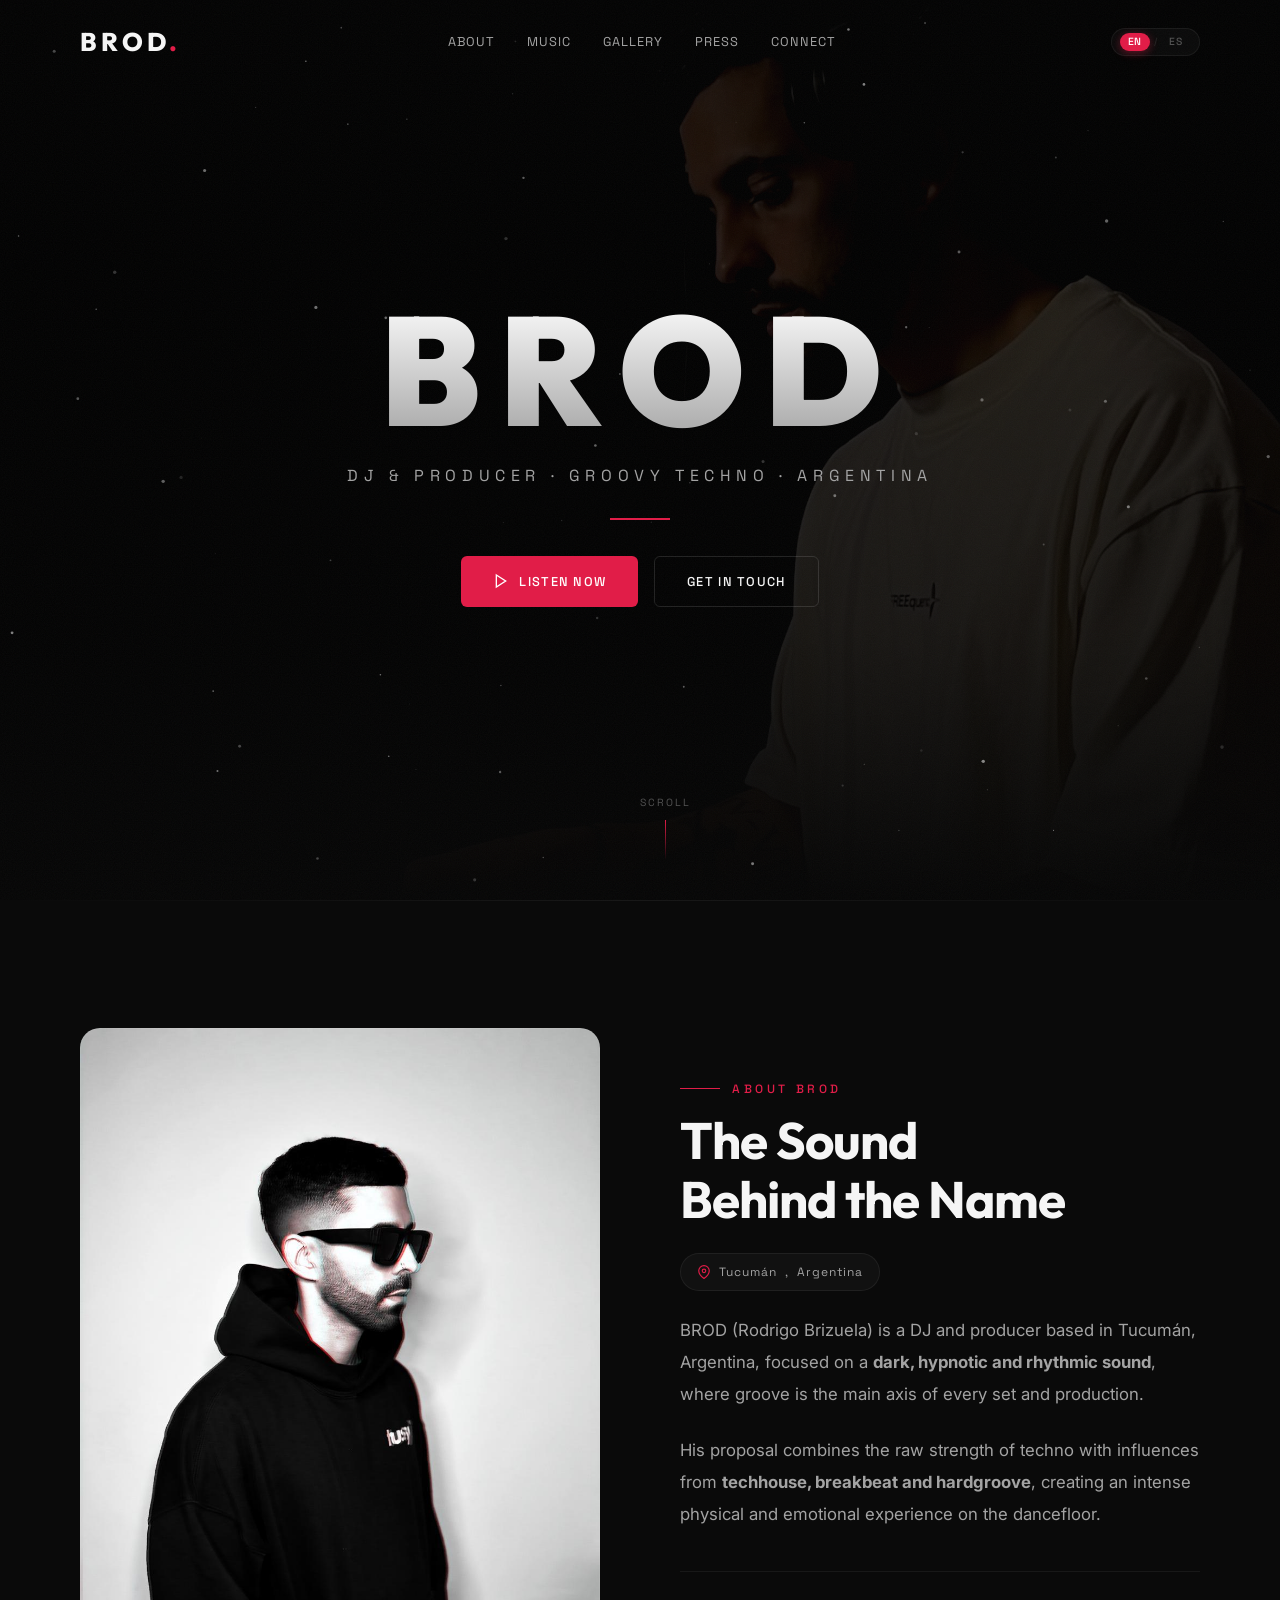
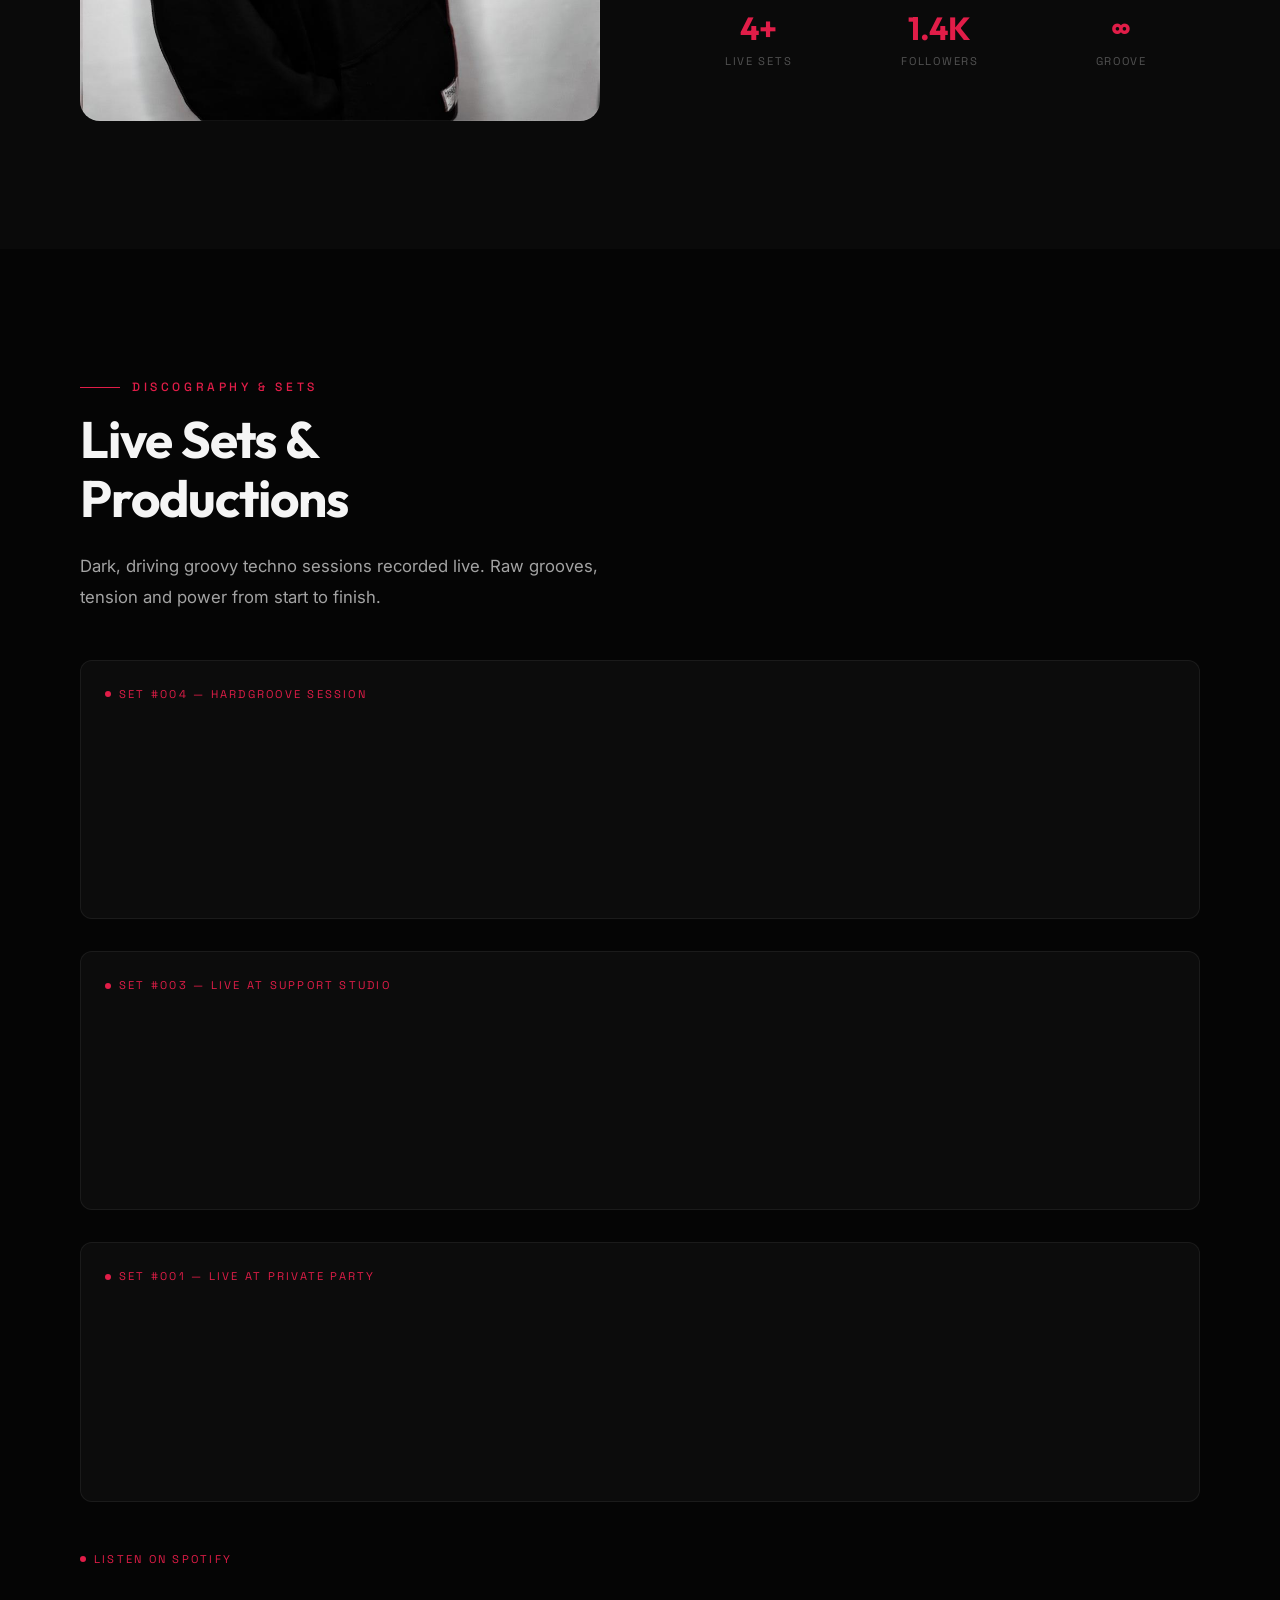
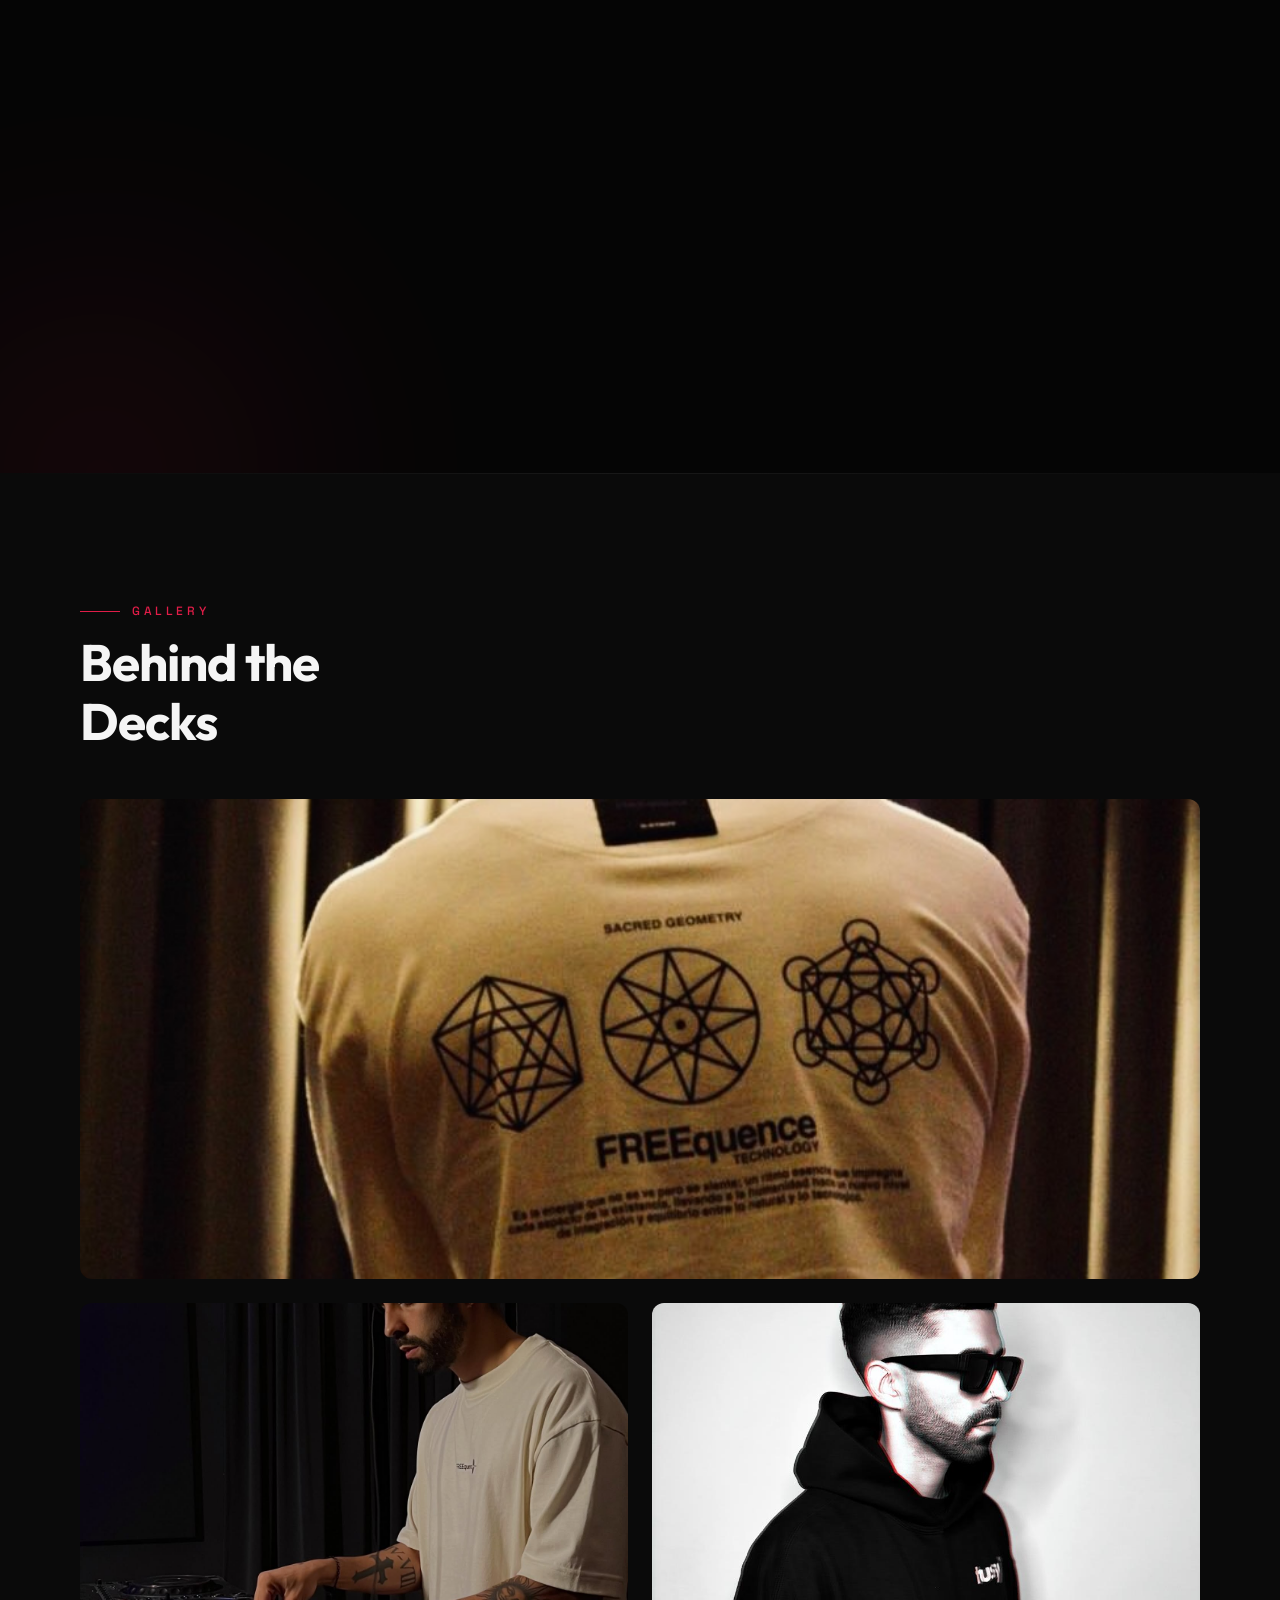
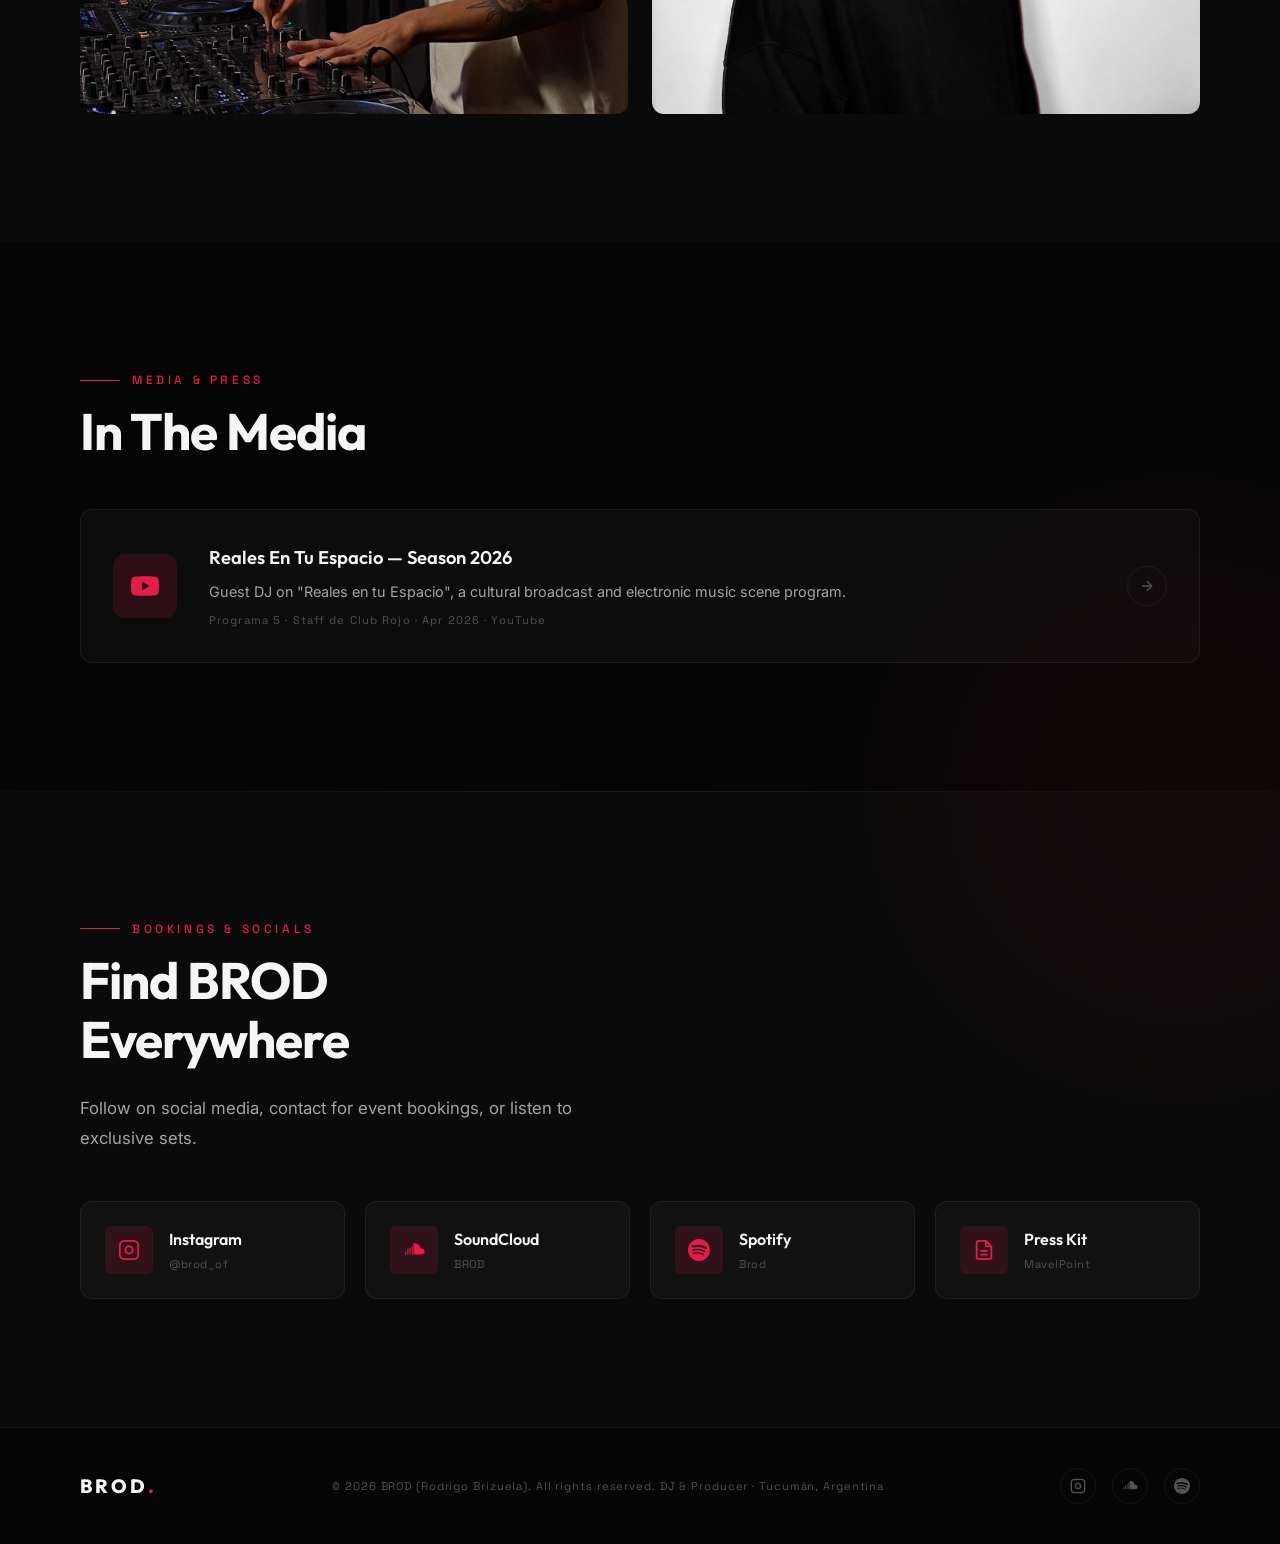
==== index.html @ 3b9a61fa "Primer deploy - landing completa" ====
<!DOCTYPE html>
<html lang="en" prefix="og: https://ogp.me/ns# music: https://ogp.me/ns/music#">
<head>
  <meta charset="UTF-8">
  <meta name="viewport" content="width=device-width, initial-scale=1.0">
  
  <!-- Primary SEO Meta Tags -->
  <title>BROD — DJ & Productor Techno | Groovy Techno & Hardgroove (Argentina)</title>
  <meta name="title" content="BROD — DJ & Productor Techno | Groovy Techno & Hardgroove (Argentina)">
  <meta name="description" content="BROD (Rodrigo Brizuela) es DJ y productor de Groovy Techno, Dark Techno y Hardgroove de Tucumán, Argentina. Escuchá sus sets en vivo y contrataciones.">
  <meta name="keywords" content="BROD, Rodrigo Brizuela, DJ Techno Argentina, Productor Techno Tucuman, Groovy Techno, Dark Techno, Hardgroove, Tech House, Breakbeat, Musica Electronica Argentina, DJ Booking Techno, Sets SoundCloud Techno">
  <meta name="author" content="BROD (Rodrigo Brizuela)">
  <meta name="robots" content="index, follow, max-image-preview:large, max-snippet:-1, max-video-preview:-1">
  <link rel="canonical" href="https://brodtechno.com/">

  <!-- Hreflang Language Alternatives -->
  <link rel="alternate" hreflang="es" href="https://brodtechno.com/?lang=es">
  <link rel="alternate" hreflang="en" href="https://brodtechno.com/?lang=en">
  <link rel="alternate" hreflang="x-default" href="https://brodtechno.com/">

  <!-- Regional & Geo-Targeting SEO Tags -->
  <meta name="geo.region" content="AR-T">
  <meta name="geo.placename" content="Tucumán, Argentina">
  <meta name="geo.position" content="-26.82414;-65.2226">
  <meta name="ICBM" content="-26.82414, -65.2226">

  <!-- Open Graph / Facebook / WhatsApp Meta Tags -->
  <meta property="og:type" content="music.playlist">
  <meta property="og:url" content="https://brodtechno.com/">
  <meta property="og:title" content="BROD — DJ & Productor Techno | Groovy Techno & Hardgroove">
  <meta property="og:description" content="Pista, ritmo e hipnosis. Propuesta de Groovy Techno, Hardgroove y Dark Techno por BROD (Rodrigo Brizuela) desde Tucumán, Argentina.">
  <meta property="og:image" content="https://brodtechno.com/assets/img/principalBrod.jpg">
  <meta property="og:image:width" content="1200">
  <meta property="og:image:height" content="630">
  <meta property="og:image:alt" content="BROD DJ y Productor de Techno en la consola de mezclas">
  <meta property="og:site_name" content="BROD Techno">
  <meta property="og:locale" content="en_US">
  <meta property="og:locale:alternate" content="es_AR">

  <!-- Twitter Card Meta Tags -->
  <meta name="twitter:card" content="summary_large_image">
  <meta name="twitter:url" content="https://brodtechno.com/">
  <meta name="twitter:title" content="BROD — DJ & Productor Techno | Groovy Techno">
  <meta name="twitter:description" content="Groovy Techno, Dark Techno & Hardgroove DJ & Producer based in Tucumán, Argentina.">
  <meta name="twitter:image" content="https://brodtechno.com/assets/img/principalBrod.jpg">

  <!-- Favicon -->
  <link rel="icon" type="image/png" href="https://i1.sndcdn.com/avatars-635tksjBOY1SbrJG-M4TQkQ-t500x500.jpg">
  <link rel="apple-touch-icon" href="https://i1.sndcdn.com/avatars-635tksjBOY1SbrJG-M4TQkQ-t500x500.jpg">

  <!-- Styles -->
  <link rel="stylesheet" href="styles.css">

  <!-- Preload hero image -->
  <link rel="preload" as="image" href="assets/img/principalBrod.jpg">

  <!-- Schema.org JSON-LD Structured Data for MusicGroup / Artist & Breadcrumbs -->
  <script type="application/ld+json">
  {
    "@context": "https://schema.org",
    "@graph": [
      {
        "@type": "MusicGroup",
        "@id": "https://brodtechno.com/#artist",
        "name": "BROD",
        "alternateName": ["Rodrigo Brizuela", "BROD DJ", "Brod Techno"],
        "url": "https://brodtechno.com/",
        "image": "https://brodtechno.com/assets/img/principalBrod.jpg",
        "description": "BROD (Rodrigo Brizuela) es un DJ y productor argentino especializado en groovy techno, dark techno y hardgroove.",
        "genre": [
          "Groovy Techno",
          "Techno",
          "Hardgroove",
          "Dark Techno",
          "Tech House",
          "Breakbeat",
          "Electronic Music"
        ],
        "location": {
          "@type": "Place",
          "name": "Tucumán, Argentina",
          "address": {
            "@type": "PostalAddress",
            "addressLocality": "Tucumán",
            "addressRegion": "Tucumán",
            "addressCountry": "AR"
          }
        },
        "sameAs": [
          "https://www.instagram.com/brod_of/",
          "https://soundcloud.com/rodrigo-brizuela-6",
          "https://open.spotify.com/artist/4jct8KLP8pIQFrwE9i8wNb",
          "https://www.mavelpoint.com/artist/rodrigo-brizuela",
          "https://youtu.be/0zn3oZcMbj8"
        ],
        "track": [
          {
            "@type": "MusicRecording",
            "name": "Hardgroove Session | #004",
            "url": "https://soundcloud.com/rodrigo-brizuela-6/set-004",
            "byArtist": {
              "@type": "MusicGroup",
              "name": "BROD"
            }
          },
          {
            "@type": "MusicRecording",
            "name": "Techno Set #003 | Live at Support Studio",
            "url": "https://soundcloud.com/rodrigo-brizuela-6/brod_003",
            "byArtist": {
              "@type": "MusicGroup",
              "name": "BROD"
            }
          },
          {
            "@type": "MusicRecording",
            "name": "BROD - #001 | Live at Private Party",
            "url": "https://soundcloud.com/rodrigo-brizuela-6/live-mix_17-06-2023",
            "byArtist": {
              "@type": "MusicGroup",
              "name": "BROD"
            }
          }
        ]
      },
      {
        "@type": "BreadcrumbList",
        "@id": "https://brodtechno.com/#breadcrumb",
        "itemListElement": [
          {
            "@type": "ListItem",
            "position": 1,
            "name": "Home",
            "item": "https://brodtechno.com/"
          },
          {
            "@type": "ListItem",
            "position": 2,
            "name": "About BROD",
            "item": "https://brodtechno.com/#about"
          },
          {
            "@type": "ListItem",
            "position": 3,
            "name": "Music & Sets",
            "item": "https://brodtechno.com/#music"
          },
          {
            "@type": "ListItem",
            "position": 4,
            "name": "Press & Media",
            "item": "https://brodtechno.com/#press"
          },
          {
            "@type": "ListItem",
            "position": 5,
            "name": "Connect & Socials",
            "item": "https://brodtechno.com/#connect"
          }
        ]
      }
    ]
  }
  </script>
</head>
<body itemscope itemtype="https://schema.org/MusicGroup">

  <!-- Hidden Microdata / SEO Semantic Context for search engine bots -->
  <meta itemprop="name" content="BROD">
  <meta itemprop="alternateName" content="Rodrigo Brizuela">
  <meta itemprop="genre" content="Groovy Techno">

  <!-- ============ NAVIGATION ============ -->
  <nav class="nav" id="navbar" role="navigation" aria-label="Main Navigation">
    <div class="nav__inner">
      <a href="#hero" class="nav__logo" id="nav-logo" title="BROD - Home">BROD</a>
      <div class="nav__links" id="nav-links">
        <a href="#about" class="nav__link" data-i18n="nav.about">About</a>
        <a href="#music" class="nav__link" data-i18n="nav.music">Music</a>
        <a href="#gallery" class="nav__link" data-i18n="nav.gallery">Gallery</a>
        <a href="#press" class="nav__link" data-i18n="nav.press">Press</a>
        <a href="#connect" class="nav__link" data-i18n="nav.connect">Connect</a>
      </div>
      <!-- Language Selector -->
      <div class="lang-switch" id="lang-switch" aria-label="Language selector / Seleccionar idioma">
        <button class="lang-switch__btn active" data-lang="en" id="lang-en" title="English">EN</button>
        <span class="lang-switch__divider">/</span>
        <button class="lang-switch__btn" data-lang="es" id="lang-es" title="Español">ES</button>
      </div>
      <button class="nav__toggle" id="nav-toggle" aria-label="Toggle navigation menu">
        <span></span>
        <span></span>
        <span></span>
      </button>
    </div>
  </nav>

  <!-- ============ HERO SECTION ============ -->
  <section class="hero" id="hero" aria-label="BROD Hero">
    <div class="hero__bg">
      <img src="assets/img/principalBrod.jpg" alt="BROD (Rodrigo Brizuela) DJ y Productor de Groovy Techno tocando en vivo en la consola de mezclas" loading="eager" width="1200" height="1600">
    </div>
    <div class="hero__overlay"></div>
    <div class="hero__noise"></div>
    <canvas id="hero-canvas"></canvas>

    <div class="hero__content">
      <h1 class="hero__name"><span>BROD</span></h1>
      <p class="hero__tagline" data-i18n="hero.tagline">DJ & Producer · Groovy Techno</p>
      <div class="hero__accent-line"></div>
      <div class="hero__cta">
        <a href="#music" class="btn btn--primary" id="hero-listen-btn" title="Escuchar sets de Techno de BROD">
          <svg viewBox="0 0 24 24" fill="none" stroke="currentColor" stroke-width="2" aria-hidden="true"><polygon points="5 3 19 12 5 21 5 3"></polygon></svg>
          <span data-i18n="hero.listen">Listen Now</span>
        </a>
        <a href="#connect" class="btn btn--ghost" id="hero-contact-btn" title="Contactar a BROD para fechas o bookings">
          <span data-i18n="hero.contact">Get in Touch</span>
        </a>
      </div>
    </div>

    <div class="hero__scroll-indicator">
      <span data-i18n="hero.scroll">Scroll</span>
      <div class="scroll-line"></div>
    </div>
  </section>

  <!-- ============ ABOUT SECTION ============ -->
  <section class="section about" id="about" aria-labelledby="about-heading">
    <div class="container">
      <div class="about__grid">
        <div class="about__image-wrapper reveal">
          <img src="assets/img/blackwhiteBrod.jpeg" alt="BROD (Rodrigo Brizuela) - Retrato estilo dark blanco y negro DJ Techno Tucumán Argentina" loading="lazy" width="900" height="1200">
          <div class="about__image-accent"></div>
        </div>

        <div class="about__text">
          <div class="section__label reveal" data-i18n="about.label">About</div>
          <h2 class="section__title reveal reveal-delay-1" id="about-heading" data-i18n-html="about.title">The Sound<br>Behind the Name</h2>

          <div class="about__location reveal reveal-delay-2" itemprop="address" itemscope itemtype="https://schema.org/PostalAddress">
            <svg viewBox="0 0 24 24" fill="none" stroke="currentColor" stroke-width="2" aria-hidden="true"><path d="M21 10c0 7-9 13-9 13s-9-6-9-13a9 9 0 0118 0z"></path><circle cx="12" cy="10" r="3"></circle></svg>
            <span itemprop="addressLocality">Tucumán</span>, <span itemprop="addressCountry">Argentina</span>
          </div>

          <p class="reveal reveal-delay-2" data-i18n-html="about.bio1">
            BROD is a DJ and producer focused on a <strong>dark, hypnotic and rhythmic sound</strong>, where groove is the main axis of every set and production.
          </p>
          <p class="reveal reveal-delay-3" data-i18n-html="about.bio2">
            His proposal combines the strength of techno with influences from <strong>techhouse, breakbeat and hardgroove</strong>, seeking to generate a physical and emotional experience on the floor.
          </p>

          <div class="about__stats reveal reveal-delay-4">
            <div class="about__stat">
              <div class="about__stat-value">4+</div>
              <div class="about__stat-label" data-i18n="about.statSets">Live Sets</div>
            </div>
            <div class="about__stat">
              <div class="about__stat-value">1.4K</div>
              <div class="about__stat-label" data-i18n="about.statFollowers">Followers</div>
            </div>
            <div class="about__stat">
              <div class="about__stat-value">∞</div>
              <div class="about__stat-label">Groove</div>
            </div>
          </div>
        </div>
      </div>
    </div>
  </section>

  <!-- ============ MUSIC SECTION ============ -->
  <section class="section music" id="music" aria-labelledby="music-heading">
    <div class="container">
      <div class="section__label reveal" data-i18n="music.label">Listen</div>
      <h2 class="section__title reveal reveal-delay-1" id="music-heading" data-i18n-html="music.title">Live Sets &<br>Productions</h2>
      <p class="section__subtitle reveal reveal-delay-2" data-i18n="music.subtitle">
        Dark, driving techno sessions recorded live. Raw grooves, tension and power from start to finish.
      </p>

      <div class="music__grid">

        <!-- Set #004 — Hardgroove Session -->
        <article class="music__player-card reveal reveal-delay-1" id="player-set-004" itemscope itemtype="https://schema.org/MusicRecording">
          <div class="music__player-label">
            <span class="pulse"></span>
            <span itemprop="name">Set #004 — Hardgroove Session</span>
          </div>
          <iframe
            width="100%"
            height="166"
            scrolling="no"
            frameborder="no"
            allow="autoplay"
            src="https://w.soundcloud.com/player/?url=https%3A//soundcloud.com/rodrigo-brizuela-6/set-004&color=%23e11d48&auto_play=false&hide_related=true&show_comments=false&show_user=true&show_reposts=false&show_teaser=true"
            title="BROD - Hardgroove Session #004 (SoundCloud Track)"
            loading="lazy"
          ></iframe>
        </article>

        <!-- Set #003 — Live at Support Studio -->
        <article class="music__player-card reveal reveal-delay-2" id="player-set-003" itemscope itemtype="https://schema.org/MusicRecording">
          <div class="music__player-label">
            <span class="pulse"></span>
            <span itemprop="name">Set #003 — Live at Support Studio</span>
          </div>
          <iframe
            width="100%"
            height="166"
            scrolling="no"
            frameborder="no"
            allow="autoplay"
            src="https://w.soundcloud.com/player/?url=https%3A//soundcloud.com/rodrigo-brizuela-6/brod_003&color=%23e11d48&auto_play=false&hide_related=true&show_comments=false&show_user=true&show_reposts=false&show_teaser=true"
            title="BROD - Techno Set #003 Live at Support Studio (SoundCloud Track)"
            loading="lazy"
          ></iframe>
        </article>

        <!-- Set #001 — Live at Private Party -->
        <article class="music__player-card reveal reveal-delay-3" id="player-set-001" itemscope itemtype="https://schema.org/MusicRecording">
          <div class="music__player-label">
            <span class="pulse"></span>
            <span itemprop="name">Set #001 — Live at Private Party</span>
          </div>
          <iframe
            width="100%"
            height="166"
            scrolling="no"
            frameborder="no"
            allow="autoplay"
            src="https://w.soundcloud.com/player/?url=https%3A//soundcloud.com/rodrigo-brizuela-6/live-mix_17-06-2023&color=%23e11d48&auto_play=false&hide_related=true&show_comments=false&show_user=true&show_reposts=false&show_teaser=true"
            title="BROD - #001 Live at Private Party (SoundCloud Track)"
            loading="lazy"
          ></iframe>
        </article>

      </div>

      <!-- Spotify Embed -->
      <div class="music__spotify reveal" id="spotify-embed">
        <div class="music__player-label" style="margin-top: 48px; margin-bottom: 16px;">
          <span class="pulse"></span>
          <span data-i18n="music.spotify">Also on Spotify</span>
        </div>
        <iframe
          style="border-radius:12px"
          src="https://open.spotify.com/embed/artist/4jct8KLP8pIQFrwE9i8wNb?utm_source=generator&theme=0"
          width="100%"
          height="352"
          frameBorder="0"
          allowfullscreen=""
          allow="autoplay; clipboard-write; encrypted-media; fullscreen; picture-in-picture"
          loading="lazy"
          title="BROD (Rodrigo Brizuela) en Spotify"
        ></iframe>
      </div>
    </div>

    <!-- Ambient glow -->
    <div class="glow-orb glow-orb--accent glow-orb--bottom-left"></div>
  </section>

  <!-- ============ GALLERY SECTION ============ -->
  <section class="section gallery" id="gallery" aria-labelledby="gallery-heading">
    <div class="container">
      <div class="section__label reveal" data-i18n="gallery.label">Gallery</div>
      <h2 class="section__title reveal reveal-delay-1" id="gallery-heading" data-i18n-html="gallery.title">Behind the<br>Decks</h2>

      <div class="gallery__grid">
        <div class="gallery__item gallery__item--featured reveal" id="gallery-item-1">
          <img src="assets/img/EspaldaBrod.jpg" alt="BROD DJ de espaldas en cabina de mezclas con remera Sacred Geometry" loading="lazy" width="1200" height="900">
          <span class="gallery__item-label" data-i18n="gallery.liveSession">Live Session</span>
        </div>
        <div class="gallery__item reveal reveal-delay-1" id="gallery-item-2">
          <img src="assets/img/principalBrod.jpg" alt="BROD mezcla de techno con auriculares en directo" loading="lazy" width="1200" height="900">
          <span class="gallery__item-label" data-i18n="gallery.inTheMix">In The Mix</span>
        </div>
        <div class="gallery__item reveal reveal-delay-2" id="gallery-item-3">
          <img src="assets/img/blackwhiteBrod.jpeg" alt="BROD Rodrigo Brizuela retrato oficial dark techno DJ" loading="lazy" width="1200" height="900">
          <span class="gallery__item-label" data-i18n="gallery.portrait">Portrait</span>
        </div>
      </div>
    </div>
  </section>

  <!-- ============ PRESS SECTION ============ -->
  <section class="section press" id="press" aria-labelledby="press-heading">
    <div class="container">
      <div class="section__label reveal" data-i18n="press.label">Press</div>
      <h2 class="section__title reveal reveal-delay-1" id="press-heading" data-i18n="press.title">In The Media</h2>

      <a href="https://youtu.be/0zn3oZcMbj8?si=kw3nDA2NT-orxumd&t=2607" target="_blank" rel="noopener noreferrer" class="press__card reveal reveal-delay-2" id="press-card-1" title="Ver entrevista a BROD en Reales En Tu Espacio (YouTube)">
        <div class="press__icon">
          <svg viewBox="0 0 24 24" fill="currentColor" aria-hidden="true"><path d="M23.498 6.186a3.016 3.016 0 0 0-2.122-2.136C19.505 3.545 12 3.545 12 3.545s-7.505 0-9.377.505A3.017 3.017 0 0 0 .502 6.186C0 8.07 0 12 0 12s0 3.93.502 5.814a3.016 3.016 0 0 0 2.122 2.136c1.871.505 9.376.505 9.376.505s7.505 0 9.377-.505a3.015 3.015 0 0 0 2.122-2.136C24 15.93 24 12 24 12s0-3.93-.502-5.814zM9.545 15.568V8.432L15.818 12l-6.273 3.568z"/></svg>
        </div>
        <div class="press__info">
          <h3 data-i18n="press.cardTitle">Reales En Tu Espacio — Season 2026</h3>
          <p data-i18n="press.cardDesc">Guest on "Reales en tu Espacio", a cultural diffusion and electronic music scene show.</p>
          <div class="press__meta">Programa 5 · Staff de Club Rojo · Apr 2026 · YouTube</div>
        </div>
        <div class="press__arrow">
          <svg viewBox="0 0 24 24" fill="none" stroke="currentColor" stroke-width="2" aria-hidden="true"><path d="M5 12h14M12 5l7 7-7 7"/></svg>
        </div>
      </a>
    </div>
  </section>

  <!-- ============ CONNECT SECTION ============ -->
  <section class="section connect" id="connect" aria-labelledby="connect-heading">
    <div class="container">
      <div class="section__label reveal" data-i18n="connect.label">Connect</div>
      <h2 class="section__title reveal reveal-delay-1" id="connect-heading" data-i18n-html="connect.title">Find BROD<br>Everywhere</h2>
      <p class="section__subtitle reveal reveal-delay-2" data-i18n="connect.subtitle">
        Follow on social media, book for events, or just say hello.
      </p>

      <div class="connect__grid">

        <!-- Instagram -->
        <a href="https://www.instagram.com/brod_of/" target="_blank" rel="noopener noreferrer" class="connect__link reveal reveal-delay-1" id="link-instagram" title="Perfil oficial de Instagram de BROD (@brod_of)">
          <div class="connect__link-icon">
            <svg viewBox="0 0 24 24" fill="none" stroke="currentColor" stroke-width="2" aria-hidden="true"><rect x="2" y="2" width="20" height="20" rx="5" ry="5"></rect><path d="M16 11.37A4 4 0 1112.63 8 4 4 0 0116 11.37z"></path><line x1="17.5" y1="6.5" x2="17.51" y2="6.5"></line></svg>
          </div>
          <div class="connect__link-text">
            <h4>Instagram</h4>
            <p>@brod_of</p>
          </div>
        </a>

        <!-- SoundCloud -->
        <a href="https://soundcloud.com/rodrigo-brizuela-6" target="_blank" rel="noopener noreferrer" class="connect__link reveal reveal-delay-2" id="link-soundcloud" title="Perfil de SoundCloud de BROD (Sets Techno & Tracks)">
          <div class="connect__link-icon">
            <svg viewBox="0 0 24 24" fill="currentColor" aria-hidden="true"><path d="M11.56 8.87V17h8.76c1.85 0 3.35-1.51 3.35-3.38 0-1.87-1.5-3.38-3.35-3.38-.35 0-.69.05-1.01.15C18.95 7.01 16.16 4.5 12.78 4.5c-.48 0-.95.05-1.41.15v4.22h.19zM7.14 9.66V17h1.21V9.25c-.41.1-.81.23-1.21.41zm-2.42 1.5V17h1.21v-6.31c-.43.24-.84.52-1.21.83V11.16zM2.3 13.34V17h1.21v-4.23c-.37.44-.68.93-.91 1.46-.1.03-.2.07-.3.11zm17.2.06V17h1.21v-3.62a3.61 3.61 0 00-1.21.02zM9.56 8.22V17h1.21V7.28c-.42.26-.82.57-1.21.94z"/></svg>
          </div>
          <div class="connect__link-text">
            <h4>SoundCloud</h4>
            <p>BROD</p>
          </div>
        </a>

        <!-- Spotify -->
        <a href="https://open.spotify.com/artist/4jct8KLP8pIQFrwE9i8wNb" target="_blank" rel="noopener noreferrer" class="connect__link reveal reveal-delay-3" id="link-spotify" title="Perfil artista de BROD en Spotify">
          <div class="connect__link-icon">
            <svg viewBox="0 0 24 24" fill="currentColor" aria-hidden="true"><path d="M12 0C5.4 0 0 5.4 0 12s5.4 12 12 12 12-5.4 12-12S18.66 0 12 0zm5.521 17.34c-.24.359-.66.48-1.021.24-2.82-1.74-6.36-2.101-10.561-1.141-.418.122-.779-.179-.899-.539-.12-.421.18-.78.54-.9 4.56-1.021 8.52-.6 11.64 1.32.42.18.479.659.301 1.02zm1.44-3.3c-.301.42-.841.6-1.262.3-3.239-1.98-8.159-2.58-11.939-1.38-.479.12-1.02-.12-1.14-.6-.12-.48.12-1.021.6-1.141C9.6 9.9 15 10.561 18.72 12.84c.361.181.54.78.241 1.2zm.12-3.36C15.24 8.4 8.82 8.16 5.16 9.301c-.6.179-1.2-.181-1.38-.721-.18-.601.18-1.2.72-1.381 4.26-1.26 11.28-1.02 15.721 1.621.539.3.719 1.02.419 1.56-.299.421-1.02.599-1.559.3z"/></svg>
          </div>
          <div class="connect__link-text">
            <h4>Spotify</h4>
            <p>Brod</p>
          </div>
        </a>

        <!-- Presskit -->
        <a href="https://www.mavelpoint.com/artist/rodrigo-brizuela" target="_blank" rel="noopener noreferrer" class="connect__link reveal reveal-delay-4" id="link-presskit" title="Press Kit oficial de Rodrigo Brizuela (BROD) en MavelPoint">
          <div class="connect__link-icon">
            <svg viewBox="0 0 24 24" fill="none" stroke="currentColor" stroke-width="2" aria-hidden="true"><path d="M14 2H6a2 2 0 00-2 2v16a2 2 0 002 2h12a2 2 0 002-2V8z"></path><polyline points="14 2 14 8 20 8"></polyline><line x1="16" y1="13" x2="8" y2="13"></line><line x1="16" y1="17" x2="8" y2="17"></line></svg>
          </div>
          <div class="connect__link-text">
            <h4>Press Kit</h4>
            <p>MavelPoint</p>
          </div>
        </a>

      </div>
    </div>

    <!-- Ambient glow -->
    <div class="glow-orb glow-orb--accent glow-orb--top-right"></div>
  </section>

  <!-- ============ FOOTER ============ -->
  <footer class="footer" id="footer" role="contentinfo">
    <div class="container">
      <div class="footer__inner">
        <div class="footer__logo">BROD</div>
        <p class="footer__text" data-i18n="footer.text">© 2026 BROD. All rights reserved. DJ & Producer · Tucumán, Argentina</p>
        <div class="footer__socials">
          <a href="https://www.instagram.com/brod_of/" target="_blank" rel="noopener noreferrer" class="footer__social" aria-label="Instagram de BROD" title="Instagram @brod_of">
            <svg viewBox="0 0 24 24" fill="none" stroke="currentColor" stroke-width="2" aria-hidden="true"><rect x="2" y="2" width="20" height="20" rx="5" ry="5"></rect><path d="M16 11.37A4 4 0 1112.63 8 4 4 0 0116 11.37z"></path><line x1="17.5" y1="6.5" x2="17.51" y2="6.5"></line></svg>
          </a>
          <a href="https://soundcloud.com/rodrigo-brizuela-6" target="_blank" rel="noopener noreferrer" class="footer__social" aria-label="SoundCloud de BROD" title="SoundCloud BROD">
            <svg viewBox="0 0 24 24" fill="currentColor" width="16" height="16" aria-hidden="true"><path d="M11.56 8.87V17h8.76c1.85 0 3.35-1.51 3.35-3.38 0-1.87-1.5-3.38-3.35-3.38-.35 0-.69.05-1.01.15C18.95 7.01 16.16 4.5 12.78 4.5c-.48 0-.95.05-1.41.15v4.22h.19zM7.14 9.66V17h1.21V9.25c-.41.1-.81.23-1.21.41zm-2.42 1.5V17h1.21v-6.31c-.43.24-.84.52-1.21.83V11.16zM2.3 13.34V17h1.21v-4.23c-.37.44-.68.93-.91 1.46-.1.03-.2.07-.3.11zm17.2.06V17h1.21v-3.62a3.61 3.61 0 00-1.21.02zM9.56 8.22V17h1.21V7.28c-.42.26-.82.57-1.21.94z"/></svg>
          </a>
          <a href="https://open.spotify.com/artist/4jct8KLP8pIQFrwE9i8wNb" target="_blank" rel="noopener noreferrer" class="footer__social" aria-label="Spotify de BROD" title="Spotify Brod">
            <svg viewBox="0 0 24 24" fill="currentColor" width="16" height="16" aria-hidden="true"><path d="M12 0C5.4 0 0 5.4 0 12s5.4 12 12 12 12-5.4 12-12S18.66 0 12 0zm5.521 17.34c-.24.359-.66.48-1.021.24-2.82-1.74-6.36-2.101-10.561-1.141-.418.122-.779-.179-.899-.539-.12-.421.18-.78.54-.9 4.56-1.021 8.52-.6 11.64 1.32.42.18.479.659.301 1.02zm1.44-3.3c-.301.42-.841.6-1.262.3-3.239-1.98-8.159-2.58-11.939-1.38-.479.12-1.02-.12-1.14-.6-.12-.48.12-1.021.6-1.141C9.6 9.9 15 10.561 18.72 12.84c.361.181.54.78.241 1.2zm.12-3.36C15.24 8.4 8.82 8.16 5.16 9.301c-.6.179-1.2-.181-1.38-.721-.18-.601.18-1.2.72-1.381 4.26-1.26 11.28-1.02 15.721 1.621.539.3.719 1.02.419 1.56-.299.421-1.02.599-1.559.3z"/></svg>
          </a>
        </div>
      </div>
    </div>
  </footer>

  <!-- Scripts -->
  <script src="script.js"></script>
</body>
</html>
---- styles.css ----
/* ============================================
   BROD — DJ & Producer | Dark Techno Portfolio
   Design System & Styles
   ============================================ */

/* ---------- Google Fonts ---------- */
@import url('https://fonts.googleapis.com/css2?family=Space+Grotesk:wght@300;400;500;600;700&family=Inter:wght@300;400;500;600&family=Outfit:wght@300;400;500;600;700;800;900&display=swap');

/* ---------- CSS Custom Properties ---------- */
:root {
  /* Colors — Dark Palette */
  --bg-primary: #050505;
  --bg-secondary: #0a0a0a;
  --bg-tertiary: #111111;
  --bg-card: rgba(255, 255, 255, 0.03);
  --bg-card-hover: rgba(255, 255, 255, 0.06);
  --bg-glass: rgba(10, 10, 10, 0.7);

  /* Accent */
  --accent: #e11d48;
  --accent-glow: rgba(225, 29, 72, 0.4);
  --accent-soft: rgba(225, 29, 72, 0.15);
  --accent-gradient: linear-gradient(135deg, #e11d48 0%, #be123c 50%, #9f1239 100%);

  /* Text */
  --text-primary: #f5f5f5;
  --text-secondary: #a3a3a3;
  --text-muted: #525252;
  --text-accent: #e11d48;

  /* Borders */
  --border-subtle: rgba(255, 255, 255, 0.06);
  --border-hover: rgba(255, 255, 255, 0.12);
  --border-accent: rgba(225, 29, 72, 0.3);

  /* Typography */
  --font-display: 'Outfit', 'Space Grotesk', sans-serif;
  --font-body: 'Inter', 'Space Grotesk', sans-serif;
  --font-mono: 'Space Grotesk', monospace;

  /* Spacing */
  --section-padding: clamp(80px, 10vw, 140px);
  --container-max: 1200px;
  --container-padding: clamp(20px, 4vw, 40px);

  /* Transitions */
  --ease-out: cubic-bezier(0.16, 1, 0.3, 1);
  --ease-bounce: cubic-bezier(0.34, 1.56, 0.64, 1);
  --duration-fast: 0.2s;
  --duration-normal: 0.4s;
  --duration-slow: 0.8s;

  /* Borders / Radius */
  --radius-sm: 6px;
  --radius-md: 12px;
  --radius-lg: 20px;
  --radius-xl: 32px;
}

/* ---------- Reset & Base ---------- */
*,
*::before,
*::after {
  margin: 0;
  padding: 0;
  box-sizing: border-box;
}

html {
  scroll-behavior: smooth;
  -webkit-font-smoothing: antialiased;
  -moz-osx-font-smoothing: grayscale;
  overflow-x: hidden;
}

body {
  font-family: var(--font-body);
  background: var(--bg-primary);
  color: var(--text-primary);
  line-height: 1.7;
  overflow-x: hidden;
}

a {
  text-decoration: none;
  color: inherit;
  transition: color var(--duration-fast) var(--ease-out);
}

img {
  max-width: 100%;
  display: block;
}

ul, ol {
  list-style: none;
}

/* ---------- Scrollbar ---------- */
::-webkit-scrollbar {
  width: 6px;
}
::-webkit-scrollbar-track {
  background: var(--bg-primary);
}
::-webkit-scrollbar-thumb {
  background: var(--accent);
  border-radius: 3px;
}

/* ---------- Selection ---------- */
::selection {
  background: var(--accent);
  color: white;
}

/* ---------- Container ---------- */
.container {
  max-width: var(--container-max);
  margin: 0 auto;
  padding: 0 var(--container-padding);
}

/* ---------- Section Base ---------- */
.section {
  padding: var(--section-padding) 0;
  position: relative;
}

.section__label {
  font-family: var(--font-mono);
  font-size: 0.75rem;
  font-weight: 500;
  letter-spacing: 0.3em;
  text-transform: uppercase;
  color: var(--accent);
  margin-bottom: 12px;
  display: flex;
  align-items: center;
  gap: 12px;
}

.section__label::before {
  content: '';
  width: 40px;
  height: 1px;
  background: var(--accent);
}

.section__title {
  font-family: var(--font-display);
  font-size: clamp(2rem, 4vw, 3.5rem);
  font-weight: 700;
  line-height: 1.15;
  margin-bottom: 24px;
  letter-spacing: -0.02em;
}

.section__subtitle {
  font-size: 1.05rem;
  color: var(--text-secondary);
  max-width: 560px;
  line-height: 1.8;
}

/* ---------- Scroll Reveal Animations ---------- */
.reveal {
  opacity: 0;
  transform: translateY(40px);
  transition: opacity var(--duration-slow) var(--ease-out),
              transform var(--duration-slow) var(--ease-out);
}

.reveal.revealed {
  opacity: 1;
  transform: translateY(0);
}

.reveal-delay-1 { transition-delay: 0.1s; }
.reveal-delay-2 { transition-delay: 0.2s; }
.reveal-delay-3 { transition-delay: 0.3s; }
.reveal-delay-4 { transition-delay: 0.4s; }

/* ============================================
   NAVIGATION
   ============================================ */
.nav {
  position: fixed;
  top: 0;
  left: 0;
  width: 100%;
  z-index: 1000;
  padding: 20px 0;
  transition: all var(--duration-normal) var(--ease-out);
}

.nav.scrolled {
  background: rgba(5, 5, 5, 0.85);
  backdrop-filter: blur(20px) saturate(180%);
  -webkit-backdrop-filter: blur(20px) saturate(180%);
  padding: 12px 0;
  border-bottom: 1px solid var(--border-subtle);
}

.nav__inner {
  display: flex;
  align-items: center;
  justify-content: space-between;
  max-width: var(--container-max);
  margin: 0 auto;
  padding: 0 var(--container-padding);
}

.nav__logo {
  font-family: var(--font-display);
  font-size: 1.6rem;
  font-weight: 800;
  letter-spacing: 0.15em;
  color: var(--text-primary);
  position: relative;
}

.nav__logo::after {
  content: '.';
  color: var(--accent);
}

.nav__links {
  display: flex;
  align-items: center;
  gap: 32px;
}

.nav__link {
  font-family: var(--font-mono);
  font-size: 0.8rem;
  font-weight: 400;
  letter-spacing: 0.08em;
  text-transform: uppercase;
  color: var(--text-secondary);
  position: relative;
  padding: 4px 0;
}

.nav__link::after {
  content: '';
  position: absolute;
  bottom: 0;
  left: 0;
  width: 0;
  height: 1px;
  background: var(--accent);
  transition: width var(--duration-normal) var(--ease-out);
}

.nav__link:hover {
  color: var(--text-primary);
}

.nav__link:hover::after {
  width: 100%;
}

/* Mobile menu toggle */
.nav__toggle {
  display: none;
  flex-direction: column;
  gap: 5px;
  cursor: pointer;
  padding: 8px;
  background: none;
  border: none;
  z-index: 1001;
}

.nav__toggle span {
  width: 24px;
  height: 2px;
  background: var(--text-primary);
  transition: all var(--duration-normal) var(--ease-out);
  transform-origin: center;
}

.nav__toggle.active span:nth-child(1) {
  transform: translateY(7px) rotate(45deg);
}

.nav__toggle.active span:nth-child(2) {
  opacity: 0;
}

.nav__toggle.active span:nth-child(3) {
  transform: translateY(-7px) rotate(-45deg);
}

/* Language Switcher */
.lang-switch {
  display: flex;
  align-items: center;
  gap: 4px;
  margin-left: 8px;
  padding: 4px 8px;
  background: var(--bg-card);
  border: 1px solid var(--border-subtle);
  border-radius: var(--radius-xl);
  transition: border-color var(--duration-fast) var(--ease-out);
}

.lang-switch:hover {
  border-color: var(--border-hover);
}

.lang-switch__btn {
  font-family: var(--font-mono);
  font-size: 0.65rem;
  font-weight: 500;
  letter-spacing: 0.08em;
  padding: 4px 8px;
  border: none;
  border-radius: var(--radius-xl);
  background: transparent;
  color: var(--text-muted);
  cursor: pointer;
  transition: all var(--duration-fast) var(--ease-out);
  line-height: 1;
}

.lang-switch__btn:hover {
  color: var(--text-primary);
}

.lang-switch__btn.active {
  background: var(--accent);
  color: white;
  box-shadow: 0 2px 8px var(--accent-glow);
}

.lang-switch__divider {
  font-size: 0.6rem;
  color: var(--text-muted);
  opacity: 0.4;
  user-select: none;
}

/* ============================================
   HERO SECTION
   ============================================ */
.hero {
  position: relative;
  min-height: 100vh;
  display: flex;
  align-items: center;
  justify-content: center;
  overflow: hidden;
}

.hero__bg {
  position: absolute;
  inset: 0;
  z-index: 0;
}

.hero__bg img {
  width: 100%;
  height: 100%;
  object-fit: cover;
  object-position: center 20%;
  filter: brightness(0.3) contrast(1.1);
}

.hero__overlay {
  position: absolute;
  inset: 0;
  background:
    linear-gradient(180deg,
      rgba(5,5,5,0.4) 0%,
      rgba(5,5,5,0.2) 30%,
      rgba(5,5,5,0.5) 70%,
      rgba(5,5,5,1) 100%
    );
  z-index: 1;
}

.hero__noise {
  position: absolute;
  inset: 0;
  z-index: 2;
  opacity: 0.04;
  background-image: url("data:image/svg+xml,%3Csvg viewBox='0 0 256 256' xmlns='http://www.w3.org/2000/svg'%3E%3Cfilter id='noise'%3E%3CfeTurbulence type='fractalNoise' baseFrequency='0.9' numOctaves='4' stitchTiles='stitch'/%3E%3C/filter%3E%3Crect width='100%25' height='100%25' filter='url(%23noise)' opacity='1'/%3E%3C/svg%3E");
  background-repeat: repeat;
  background-size: 256px 256px;
  pointer-events: none;
}

#hero-canvas {
  position: absolute;
  inset: 0;
  z-index: 2;
  pointer-events: none;
}

.hero__content {
  position: relative;
  z-index: 3;
  text-align: center;
  padding: 0 var(--container-padding);
}

.hero__name {
  font-family: var(--font-display);
  font-size: clamp(4rem, 12vw, 10rem);
  font-weight: 900;
  letter-spacing: 0.12em;
  line-height: 1;
  color: var(--text-primary);
  text-transform: uppercase;
  animation: heroReveal 1.2s var(--ease-out) both;
  position: relative;
}

.hero__name span {
  display: inline-block;
  background: linear-gradient(180deg, #ffffff 0%, #a3a3a3 100%);
  -webkit-background-clip: text;
  -webkit-text-fill-color: transparent;
  background-clip: text;
}

.hero__tagline {
  font-family: var(--font-mono);
  font-size: clamp(0.8rem, 1.5vw, 1rem);
  font-weight: 400;
  letter-spacing: 0.35em;
  text-transform: uppercase;
  color: var(--text-secondary);
  margin-top: 16px;
  animation: heroReveal 1.2s var(--ease-out) 0.3s both;
}

.hero__accent-line {
  width: 60px;
  height: 2px;
  background: var(--accent);
  margin: 28px auto;
  animation: heroReveal 1.2s var(--ease-out) 0.5s both;
}

.hero__cta {
  display: flex;
  gap: 16px;
  justify-content: center;
  margin-top: 36px;
  animation: heroReveal 1.2s var(--ease-out) 0.6s both;
}

.hero__scroll-indicator {
  position: absolute;
  bottom: 40px;
  left: 50%;
  transform: translateX(-50%);
  z-index: 3;
  display: flex;
  flex-direction: column;
  align-items: center;
  gap: 8px;
  animation: heroReveal 1.2s var(--ease-out) 1s both;
}

.hero__scroll-indicator span {
  font-family: var(--font-mono);
  font-size: 0.65rem;
  letter-spacing: 0.2em;
  text-transform: uppercase;
  color: var(--text-muted);
}

.hero__scroll-indicator .scroll-line {
  width: 1px;
  height: 40px;
  background: linear-gradient(180deg, var(--accent), transparent);
  animation: scrollPulse 2s var(--ease-out) infinite;
}

@keyframes heroReveal {
  from {
    opacity: 0;
    transform: translateY(30px);
  }
  to {
    opacity: 1;
    transform: translateY(0);
  }
}

@keyframes scrollPulse {
  0%, 100% { opacity: 0.3; transform: scaleY(0.6); }
  50% { opacity: 1; transform: scaleY(1); }
}

/* ---------- Buttons ---------- */
.btn {
  display: inline-flex;
  align-items: center;
  gap: 10px;
  padding: 14px 32px;
  font-family: var(--font-mono);
  font-size: 0.8rem;
  font-weight: 500;
  letter-spacing: 0.1em;
  text-transform: uppercase;
  border-radius: var(--radius-sm);
  border: none;
  cursor: pointer;
  transition: all var(--duration-normal) var(--ease-out);
  position: relative;
  overflow: hidden;
}

.btn--primary {
  background: var(--accent);
  color: white;
}

.btn--primary:hover {
  background: #be123c;
  transform: translateY(-2px);
  box-shadow: 0 8px 30px var(--accent-glow);
}

.btn--ghost {
  background: transparent;
  color: var(--text-primary);
  border: 1px solid var(--border-hover);
}

.btn--ghost:hover {
  border-color: var(--accent);
  color: var(--accent);
  transform: translateY(-2px);
}

.btn svg {
  width: 16px;
  height: 16px;
}

/* ============================================
   ABOUT SECTION
   ============================================ */
.about {
  background: var(--bg-secondary);
  position: relative;
}

.about::before {
  content: '';
  position: absolute;
  top: 0;
  left: 0;
  right: 0;
  height: 1px;
  background: linear-gradient(90deg, transparent, var(--border-subtle), transparent);
}

.about__grid {
  display: grid;
  grid-template-columns: 1fr 1fr;
  gap: 80px;
  align-items: center;
}

.about__image-wrapper {
  position: relative;
  border-radius: var(--radius-lg);
  overflow: hidden;
  aspect-ratio: 3/4;
}

.about__image-wrapper img {
  width: 100%;
  height: 100%;
  object-fit: cover;
  transition: transform var(--duration-slow) var(--ease-out);
}

.about__image-wrapper:hover img {
  transform: scale(1.03);
}

.about__image-wrapper::after {
  content: '';
  position: absolute;
  inset: 0;
  border: 1px solid var(--border-subtle);
  border-radius: var(--radius-lg);
  pointer-events: none;
}

.about__image-accent {
  position: absolute;
  bottom: -10px;
  right: -10px;
  width: 120px;
  height: 120px;
  border: 1px solid var(--accent);
  border-radius: var(--radius-lg);
  opacity: 0.3;
  z-index: -1;
}

.about__text p {
  font-size: 1.05rem;
  color: var(--text-secondary);
  margin-bottom: 24px;
  line-height: 1.9;
}

.about__stats {
  display: grid;
  grid-template-columns: repeat(3, 1fr);
  gap: 24px;
  margin-top: 40px;
  padding-top: 40px;
  border-top: 1px solid var(--border-subtle);
}

.about__stat {
  text-align: center;
}

.about__stat-value {
  font-family: var(--font-display);
  font-size: 2rem;
  font-weight: 700;
  color: var(--accent);
  line-height: 1;
}

.about__stat-label {
  font-family: var(--font-mono);
  font-size: 0.7rem;
  letter-spacing: 0.15em;
  text-transform: uppercase;
  color: var(--text-muted);
  margin-top: 8px;
}

.about__location {
  display: inline-flex;
  align-items: center;
  gap: 8px;
  padding: 8px 16px;
  background: var(--bg-card);
  border: 1px solid var(--border-subtle);
  border-radius: var(--radius-xl);
  font-family: var(--font-mono);
  font-size: 0.75rem;
  letter-spacing: 0.08em;
  color: var(--text-secondary);
  margin-bottom: 24px;
}

.about__location svg {
  width: 14px;
  height: 14px;
  color: var(--accent);
}

/* ============================================
   MUSIC SECTION
   ============================================ */
.music {
  background: var(--bg-primary);
  position: relative;
}

.music__grid {
  display: grid;
  gap: 32px;
  margin-top: 48px;
}

.music__player-card {
  background: var(--bg-card);
  border: 1px solid var(--border-subtle);
  border-radius: var(--radius-md);
  padding: 24px;
  transition: all var(--duration-normal) var(--ease-out);
}

.music__player-card:hover {
  background: var(--bg-card-hover);
  border-color: var(--border-hover);
  transform: translateY(-4px);
  box-shadow: 0 12px 40px rgba(0, 0, 0, 0.4);
}

.music__player-label {
  font-family: var(--font-mono);
  font-size: 0.7rem;
  letter-spacing: 0.2em;
  text-transform: uppercase;
  color: var(--accent);
  margin-bottom: 16px;
  display: flex;
  align-items: center;
  gap: 8px;
}

.music__player-label .pulse {
  width: 6px;
  height: 6px;
  background: var(--accent);
  border-radius: 50%;
  animation: pulse 2s ease infinite;
}

@keyframes pulse {
  0%, 100% { opacity: 1; box-shadow: 0 0 0 0 var(--accent-glow); }
  50% { opacity: 0.6; box-shadow: 0 0 0 8px rgba(225, 29, 72, 0); }
}

.music__player-card iframe {
  border-radius: var(--radius-sm);
  width: 100%;
}

/* Spotify embed */
.music__spotify {
  margin-top: 48px;
}

.music__spotify iframe {
  border-radius: var(--radius-md);
  width: 100%;
}

/* ============================================
   GALLERY SECTION
   ============================================ */
.gallery {
  background: var(--bg-secondary);
  position: relative;
  overflow: hidden;
}

.gallery::before {
  content: '';
  position: absolute;
  top: 0;
  left: 0;
  right: 0;
  height: 1px;
  background: linear-gradient(90deg, transparent, var(--border-subtle), transparent);
}

.gallery__grid {
  display: grid;
  grid-template-columns: 1fr 1fr;
  gap: 24px;
  margin-top: 48px;
}

.gallery__item {
  position: relative;
  border-radius: var(--radius-md);
  overflow: hidden;
  cursor: pointer;
  aspect-ratio: 4/3;
}

.gallery__item--featured {
  grid-column: 1 / -1;
  aspect-ratio: 21/9;
}

.gallery__item img {
  width: 100%;
  height: 100%;
  object-fit: cover;
  transition: transform 0.8s var(--ease-out), filter 0.8s var(--ease-out);
}

.gallery__item:hover img {
  transform: scale(1.05);
  filter: brightness(1.1);
}

.gallery__item::after {
  content: '';
  position: absolute;
  inset: 0;
  background: linear-gradient(180deg, transparent 60%, rgba(5, 5, 5, 0.7) 100%);
  opacity: 0;
  transition: opacity var(--duration-normal) var(--ease-out);
}

.gallery__item:hover::after {
  opacity: 1;
}

.gallery__item-label {
  position: absolute;
  bottom: 16px;
  left: 20px;
  z-index: 2;
  font-family: var(--font-mono);
  font-size: 0.7rem;
  letter-spacing: 0.15em;
  text-transform: uppercase;
  color: var(--text-primary);
  opacity: 0;
  transform: translateY(10px);
  transition: all var(--duration-normal) var(--ease-out);
}

.gallery__item:hover .gallery__item-label {
  opacity: 1;
  transform: translateY(0);
}

/* ============================================
   PRESS SECTION
   ============================================ */
.press {
  background: var(--bg-primary);
  position: relative;
}

.press__card {
  display: flex;
  align-items: center;
  gap: 32px;
  background: var(--bg-card);
  border: 1px solid var(--border-subtle);
  border-radius: var(--radius-md);
  padding: 32px;
  margin-top: 48px;
  transition: all var(--duration-normal) var(--ease-out);
}

.press__card:hover {
  border-color: var(--border-hover);
  background: var(--bg-card-hover);
  transform: translateY(-2px);
}

.press__icon {
  flex-shrink: 0;
  width: 64px;
  height: 64px;
  display: flex;
  align-items: center;
  justify-content: center;
  background: var(--accent-soft);
  border-radius: var(--radius-md);
  color: var(--accent);
}

.press__icon svg {
  width: 28px;
  height: 28px;
}

.press__info {
  flex: 1;
}

.press__info h3 {
  font-family: var(--font-display);
  font-size: 1.15rem;
  font-weight: 600;
  margin-bottom: 6px;
}

.press__info p {
  font-size: 0.9rem;
  color: var(--text-secondary);
  line-height: 1.6;
}

.press__meta {
  font-family: var(--font-mono);
  font-size: 0.7rem;
  letter-spacing: 0.1em;
  color: var(--text-muted);
  margin-top: 8px;
}

.press__arrow {
  flex-shrink: 0;
  width: 40px;
  height: 40px;
  display: flex;
  align-items: center;
  justify-content: center;
  border-radius: 50%;
  border: 1px solid var(--border-subtle);
  color: var(--text-muted);
  transition: all var(--duration-normal) var(--ease-out);
}

.press__card:hover .press__arrow {
  border-color: var(--accent);
  color: var(--accent);
  transform: translateX(4px);
}

.press__arrow svg {
  width: 16px;
  height: 16px;
}

/* ============================================
   CONTACT / LINKS SECTION
   ============================================ */
.connect {
  background: var(--bg-secondary);
  position: relative;
}

.connect::before {
  content: '';
  position: absolute;
  top: 0;
  left: 0;
  right: 0;
  height: 1px;
  background: linear-gradient(90deg, transparent, var(--border-subtle), transparent);
}

.connect__grid {
  display: grid;
  grid-template-columns: repeat(auto-fit, minmax(220px, 1fr));
  gap: 20px;
  margin-top: 48px;
}

.connect__link {
  display: flex;
  align-items: center;
  gap: 16px;
  padding: 24px;
  background: var(--bg-card);
  border: 1px solid var(--border-subtle);
  border-radius: var(--radius-md);
  transition: all var(--duration-normal) var(--ease-out);
  cursor: pointer;
}

.connect__link:hover {
  background: var(--bg-card-hover);
  border-color: var(--border-hover);
  transform: translateY(-4px);
  box-shadow: 0 12px 40px rgba(0, 0, 0, 0.3);
}

.connect__link-icon {
  width: 48px;
  height: 48px;
  display: flex;
  align-items: center;
  justify-content: center;
  background: var(--accent-soft);
  border-radius: var(--radius-sm);
  transition: background var(--duration-normal) var(--ease-out);
  flex-shrink: 0;
}

.connect__link:hover .connect__link-icon {
  background: var(--accent);
}

.connect__link-icon svg {
  width: 22px;
  height: 22px;
  color: var(--accent);
  transition: color var(--duration-normal) var(--ease-out);
}

.connect__link:hover .connect__link-icon svg {
  color: white;
}

.connect__link-text h4 {
  font-family: var(--font-display);
  font-size: 1rem;
  font-weight: 600;
}

.connect__link-text p {
  font-family: var(--font-mono);
  font-size: 0.7rem;
  letter-spacing: 0.05em;
  color: var(--text-muted);
  margin-top: 2px;
}

/* ============================================
   CONTACT FORM
   ============================================ */
.connect__form-wrapper {
  margin-top: 60px;
  padding-top: 60px;
  border-top: 1px solid var(--border-subtle);
}

.connect__form {
  max-width: 600px;
}

.connect__form-group {
  margin-bottom: 24px;
}

.connect__form-label {
  display: block;
  font-family: var(--font-mono);
  font-size: 0.75rem;
  letter-spacing: 0.15em;
  text-transform: uppercase;
  color: var(--text-secondary);
  margin-bottom: 8px;
}

.connect__form-input,
.connect__form-textarea {
  width: 100%;
  padding: 14px 18px;
  background: var(--bg-card);
  border: 1px solid var(--border-subtle);
  border-radius: var(--radius-sm);
  color: var(--text-primary);
  font-family: var(--font-body);
  font-size: 0.95rem;
  transition: all var(--duration-fast) var(--ease-out);
  outline: none;
}

.connect__form-input:focus,
.connect__form-textarea:focus {
  border-color: var(--accent);
  box-shadow: 0 0 0 3px var(--accent-soft);
}

.connect__form-textarea {
  min-height: 140px;
  resize: vertical;
}

/* ============================================
   FOOTER
   ============================================ */
.footer {
  background: var(--bg-primary);
  padding: 40px 0;
  border-top: 1px solid var(--border-subtle);
}

.footer__inner {
  display: flex;
  align-items: center;
  justify-content: space-between;
  flex-wrap: wrap;
  gap: 16px;
}

.footer__logo {
  font-family: var(--font-display);
  font-size: 1.2rem;
  font-weight: 800;
  letter-spacing: 0.15em;
}

.footer__logo::after {
  content: '.';
  color: var(--accent);
}

.footer__text {
  font-family: var(--font-mono);
  font-size: 0.7rem;
  letter-spacing: 0.08em;
  color: var(--text-muted);
}

.footer__socials {
  display: flex;
  gap: 16px;
}

.footer__social {
  width: 36px;
  height: 36px;
  display: flex;
  align-items: center;
  justify-content: center;
  border-radius: 50%;
  border: 1px solid var(--border-subtle);
  color: var(--text-muted);
  transition: all var(--duration-normal) var(--ease-out);
}

.footer__social:hover {
  border-color: var(--accent);
  color: var(--accent);
  transform: translateY(-2px);
}

.footer__social svg {
  width: 16px;
  height: 16px;
}

/* ============================================
   RESPONSIVE DESIGN
   ============================================ */

/* Tablet */
@media (max-width: 968px) {
  .about__grid {
    grid-template-columns: 1fr;
    gap: 48px;
  }

  .about__image-wrapper {
    max-width: 400px;
    margin: 0 auto;
  }

  .gallery__grid {
    grid-template-columns: 1fr;
  }

  .gallery__item--featured {
    aspect-ratio: 16/9;
  }

  .press__card {
    flex-direction: column;
    text-align: center;
    gap: 20px;
  }
}

/* Mobile */
@media (max-width: 768px) {
  .nav__links {
    position: fixed;
    top: 0;
    right: -100%;
    width: 75%;
    max-width: 320px;
    height: 100vh;
    flex-direction: column;
    justify-content: center;
    gap: 24px;
    background: rgba(5, 5, 5, 0.97);
    backdrop-filter: blur(30px);
    -webkit-backdrop-filter: blur(30px);
    transition: right var(--duration-normal) var(--ease-out);
    border-left: 1px solid var(--border-subtle);
  }

  .nav__links.open {
    right: 0;
  }

  .nav__toggle {
    display: flex;
  }

  .lang-switch {
    margin-left: auto;
    margin-right: 12px;
  }

  .nav__link {
    font-size: 1rem;
  }

  .hero__name {
    letter-spacing: 0.08em;
  }

  .about__stats {
    grid-template-columns: repeat(3, 1fr);
    gap: 16px;
  }

  .about__stat-value {
    font-size: 1.5rem;
  }

  .connect__grid {
    grid-template-columns: 1fr;
  }

  .footer__inner {
    flex-direction: column;
    text-align: center;
  }

  .hero__cta {
    flex-direction: column;
    align-items: center;
  }
}

/* Small mobile */
@media (max-width: 480px) {
  .about__stats {
    grid-template-columns: 1fr;
    gap: 20px;
  }

  .music__player-card {
    padding: 16px;
  }

  .hero__scroll-indicator {
    display: none;
  }
}

/* ============================================
   AMBIENT GLOW EFFECTS
   ============================================ */
.glow-orb {
  position: absolute;
  width: 400px;
  height: 400px;
  border-radius: 50%;
  filter: blur(120px);
  opacity: 0.08;
  pointer-events: none;
  z-index: 0;
}

.glow-orb--accent {
  background: var(--accent);
}

.glow-orb--top-right {
  top: -200px;
  right: -100px;
}

.glow-orb--bottom-left {
  bottom: -200px;
  left: -100px;
}

.glow-orb--center {
  top: 50%;
  left: 50%;
  transform: translate(-50%, -50%);
}
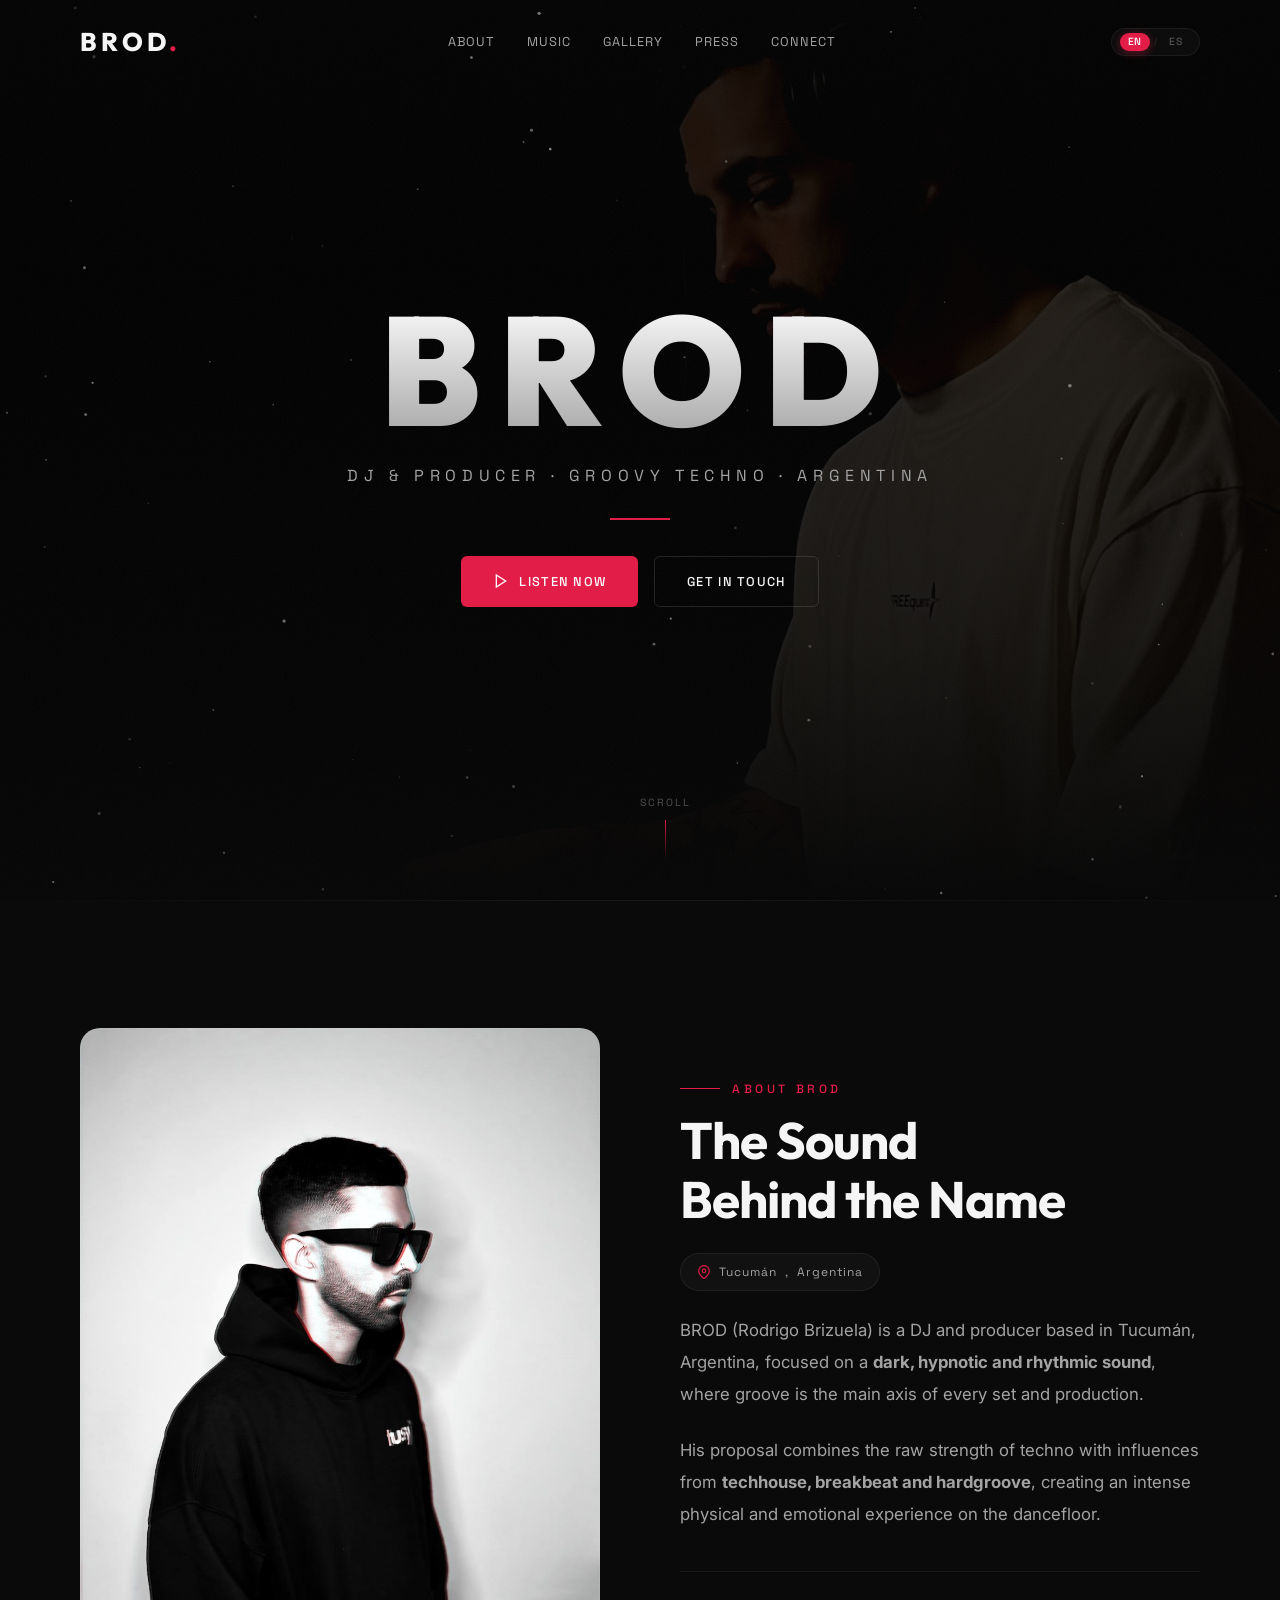
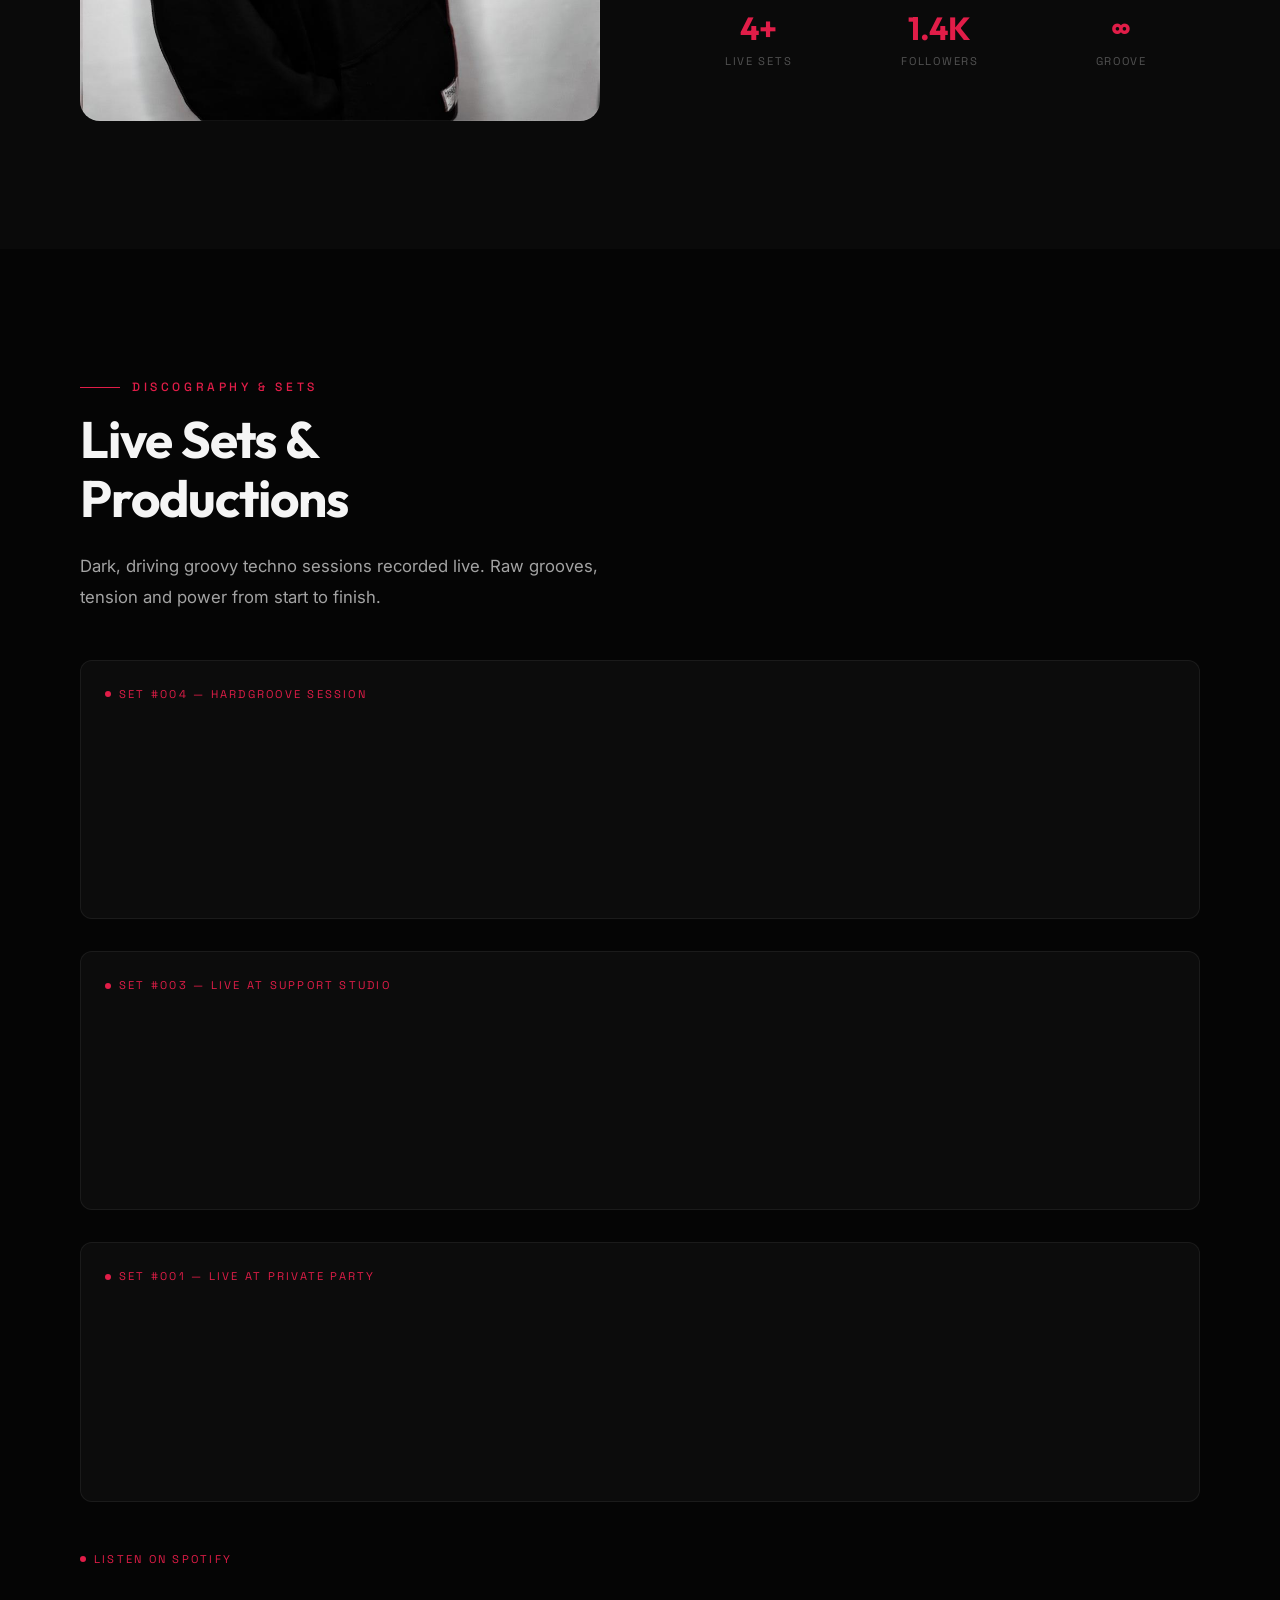
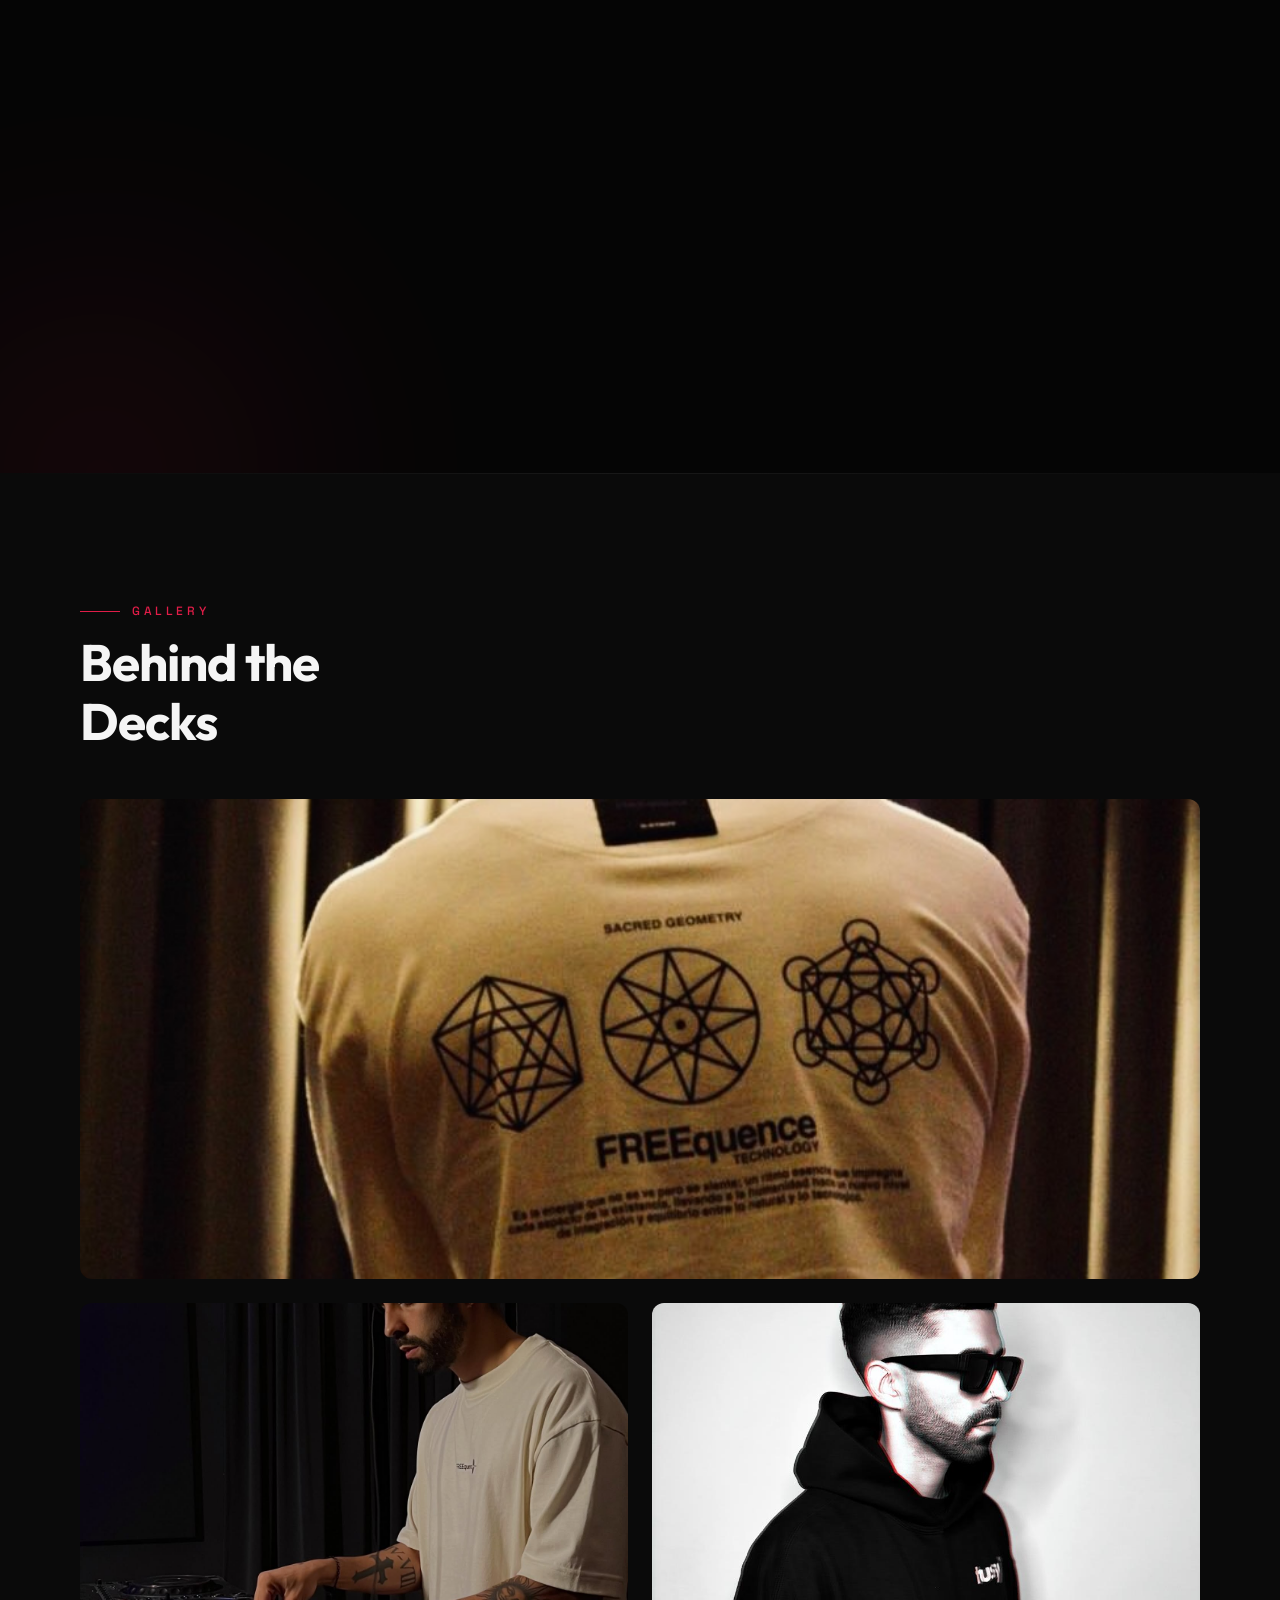
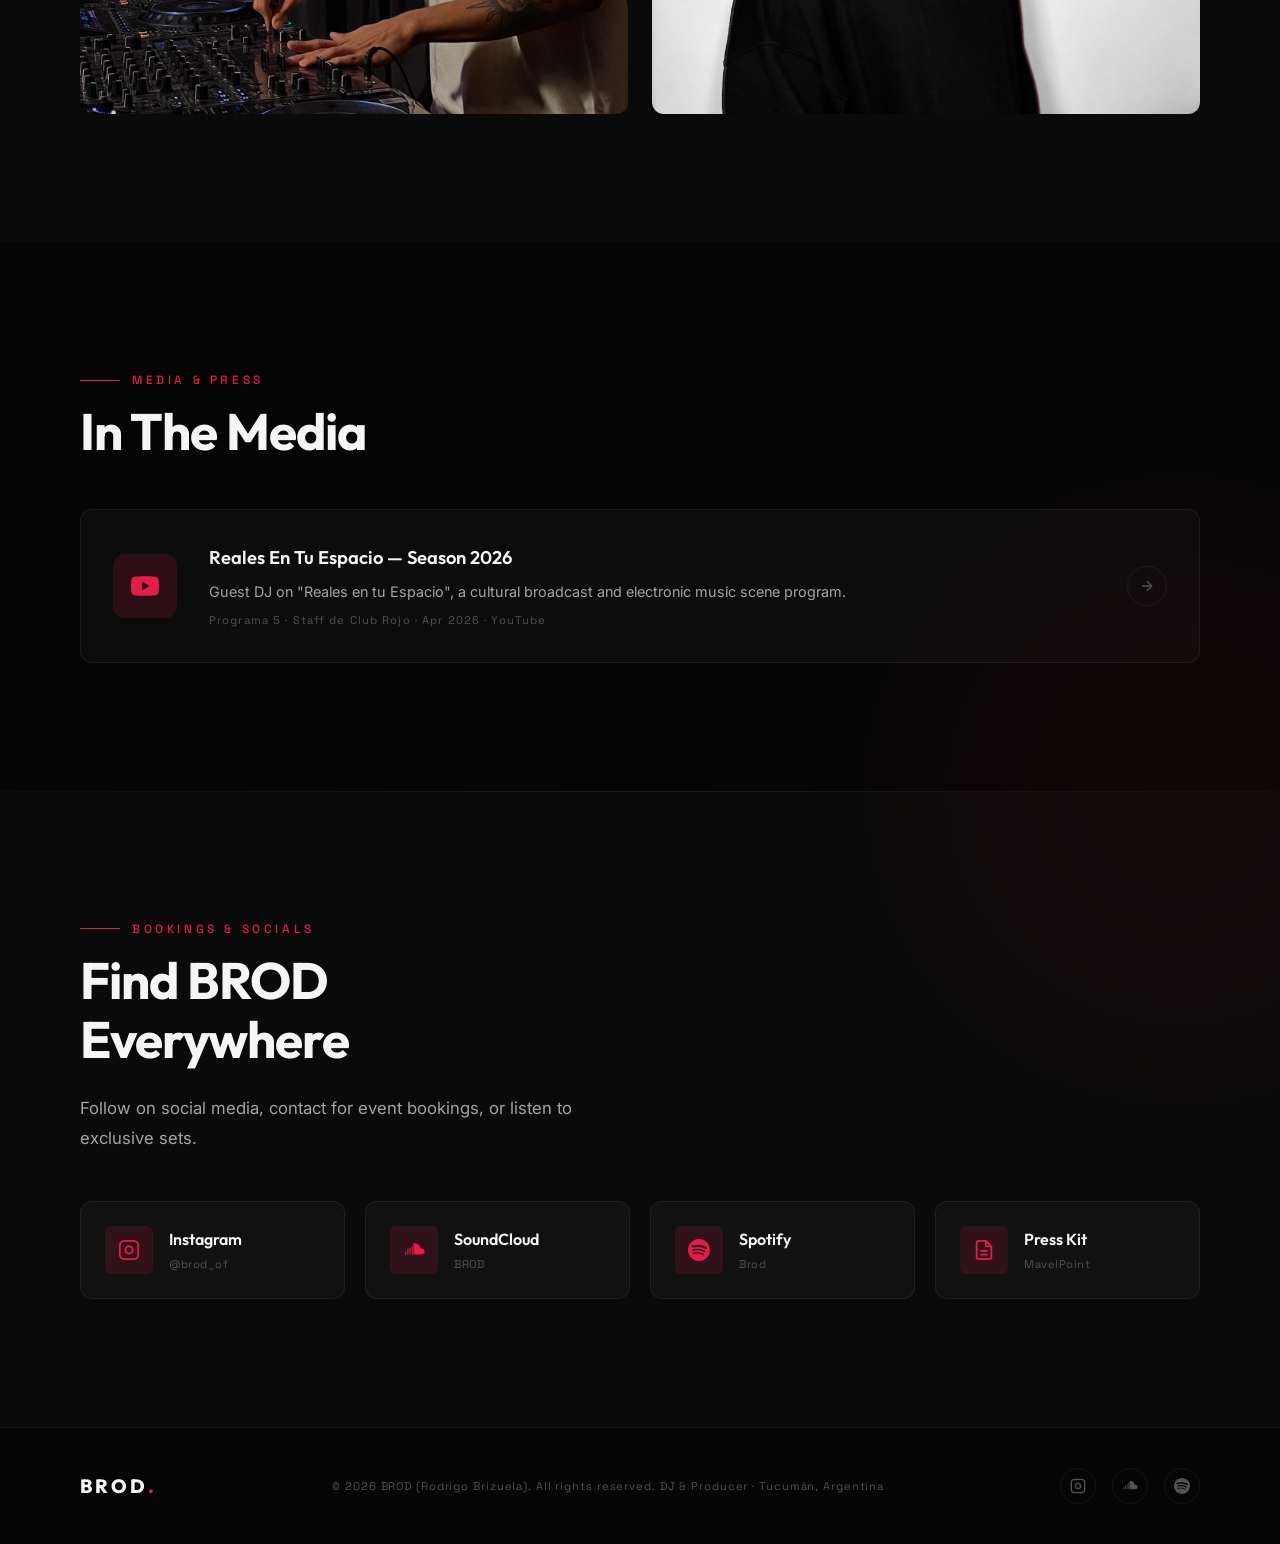
==== commit c74316f1: "Version con admin" ====
--- a/index.html
+++ b/index.html
@@ -198,7 +198,7 @@
   <!-- ============ HERO SECTION ============ -->
   <section class="hero" id="hero" aria-label="BROD Hero">
     <div class="hero__bg">
-      <img src="assets/img/principalBrod.jpg" alt="BROD (Rodrigo Brizuela) DJ y Productor de Groovy Techno tocando en vivo en la consola de mezclas" loading="eager" width="1200" height="1600">
+      <img id="hero-image" src="assets/img/principalBrod.jpg" alt="BROD (Rodrigo Brizuela) DJ y Productor de Groovy Techno tocando en vivo en la consola de mezclas" loading="eager" width="1200" height="1600">
     </div>
     <div class="hero__overlay"></div>
     <div class="hero__noise"></div>
@@ -230,7 +230,7 @@
     <div class="container">
       <div class="about__grid">
         <div class="about__image-wrapper reveal">
-          <img src="assets/img/blackwhiteBrod.jpeg" alt="BROD (Rodrigo Brizuela) - Retrato estilo dark blanco y negro DJ Techno Tucumán Argentina" loading="lazy" width="900" height="1200">
+          <img id="about-image" src="assets/img/blackwhiteBrod.jpeg" alt="BROD (Rodrigo Brizuela) - Retrato estilo dark blanco y negro DJ Techno Tucumán Argentina" loading="lazy" width="900" height="1200">
           <div class="about__image-accent"></div>
         </div>
 
@@ -252,15 +252,15 @@
 
           <div class="about__stats reveal reveal-delay-4">
             <div class="about__stat">
-              <div class="about__stat-value">4+</div>
+              <div class="about__stat-value" id="stat-sets">4+</div>
               <div class="about__stat-label" data-i18n="about.statSets">Live Sets</div>
             </div>
             <div class="about__stat">
-              <div class="about__stat-value">1.4K</div>
+              <div class="about__stat-value" id="stat-followers">1.4K</div>
               <div class="about__stat-label" data-i18n="about.statFollowers">Followers</div>
             </div>
             <div class="about__stat">
-              <div class="about__stat-value">∞</div>
+              <div class="about__stat-value" id="stat-groove">∞</div>
               <div class="about__stat-label">Groove</div>
             </div>
           </div>
@@ -278,7 +278,7 @@
         Dark, driving techno sessions recorded live. Raw grooves, tension and power from start to finish.
       </p>
 
-      <div class="music__grid">
+      <div class="music__grid" id="music-grid">
 
         <!-- Set #004 — Hardgroove Session -->
         <article class="music__player-card reveal reveal-delay-1" id="player-set-004" itemscope itemtype="https://schema.org/MusicRecording">
